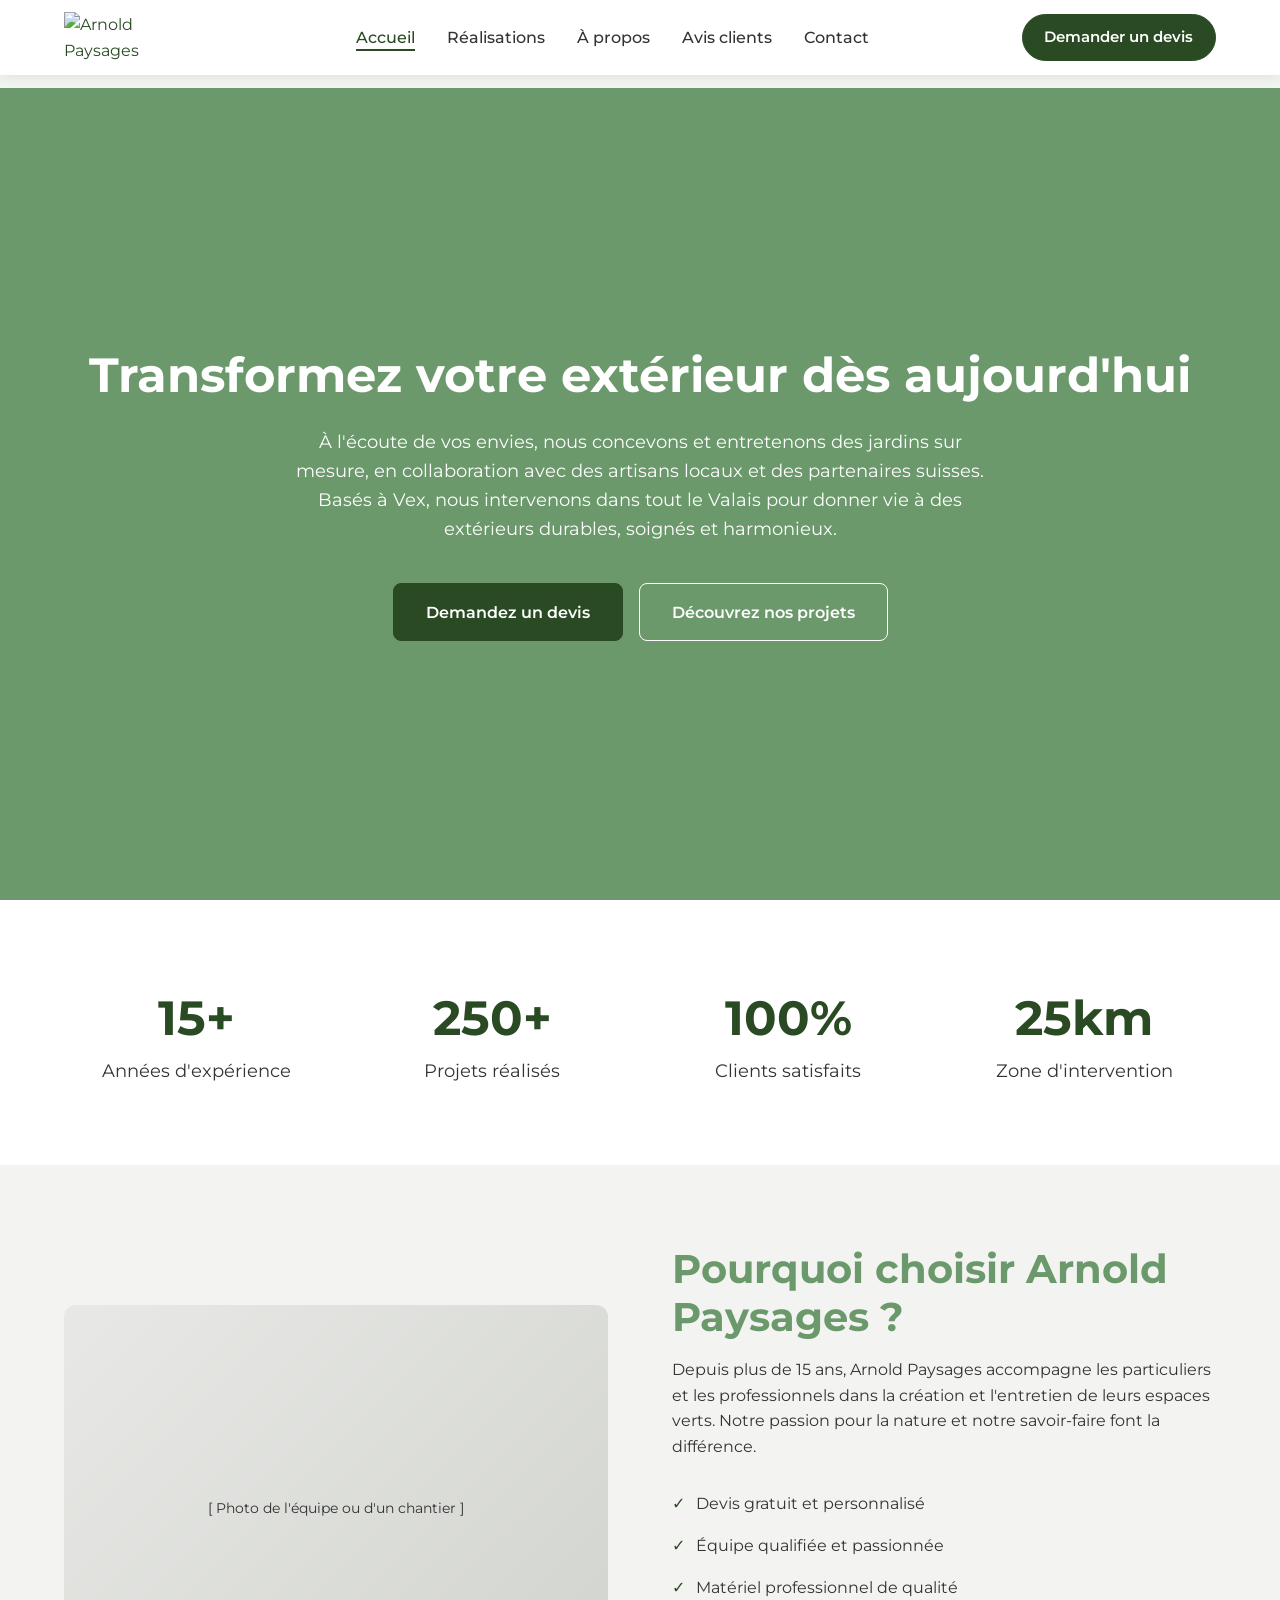
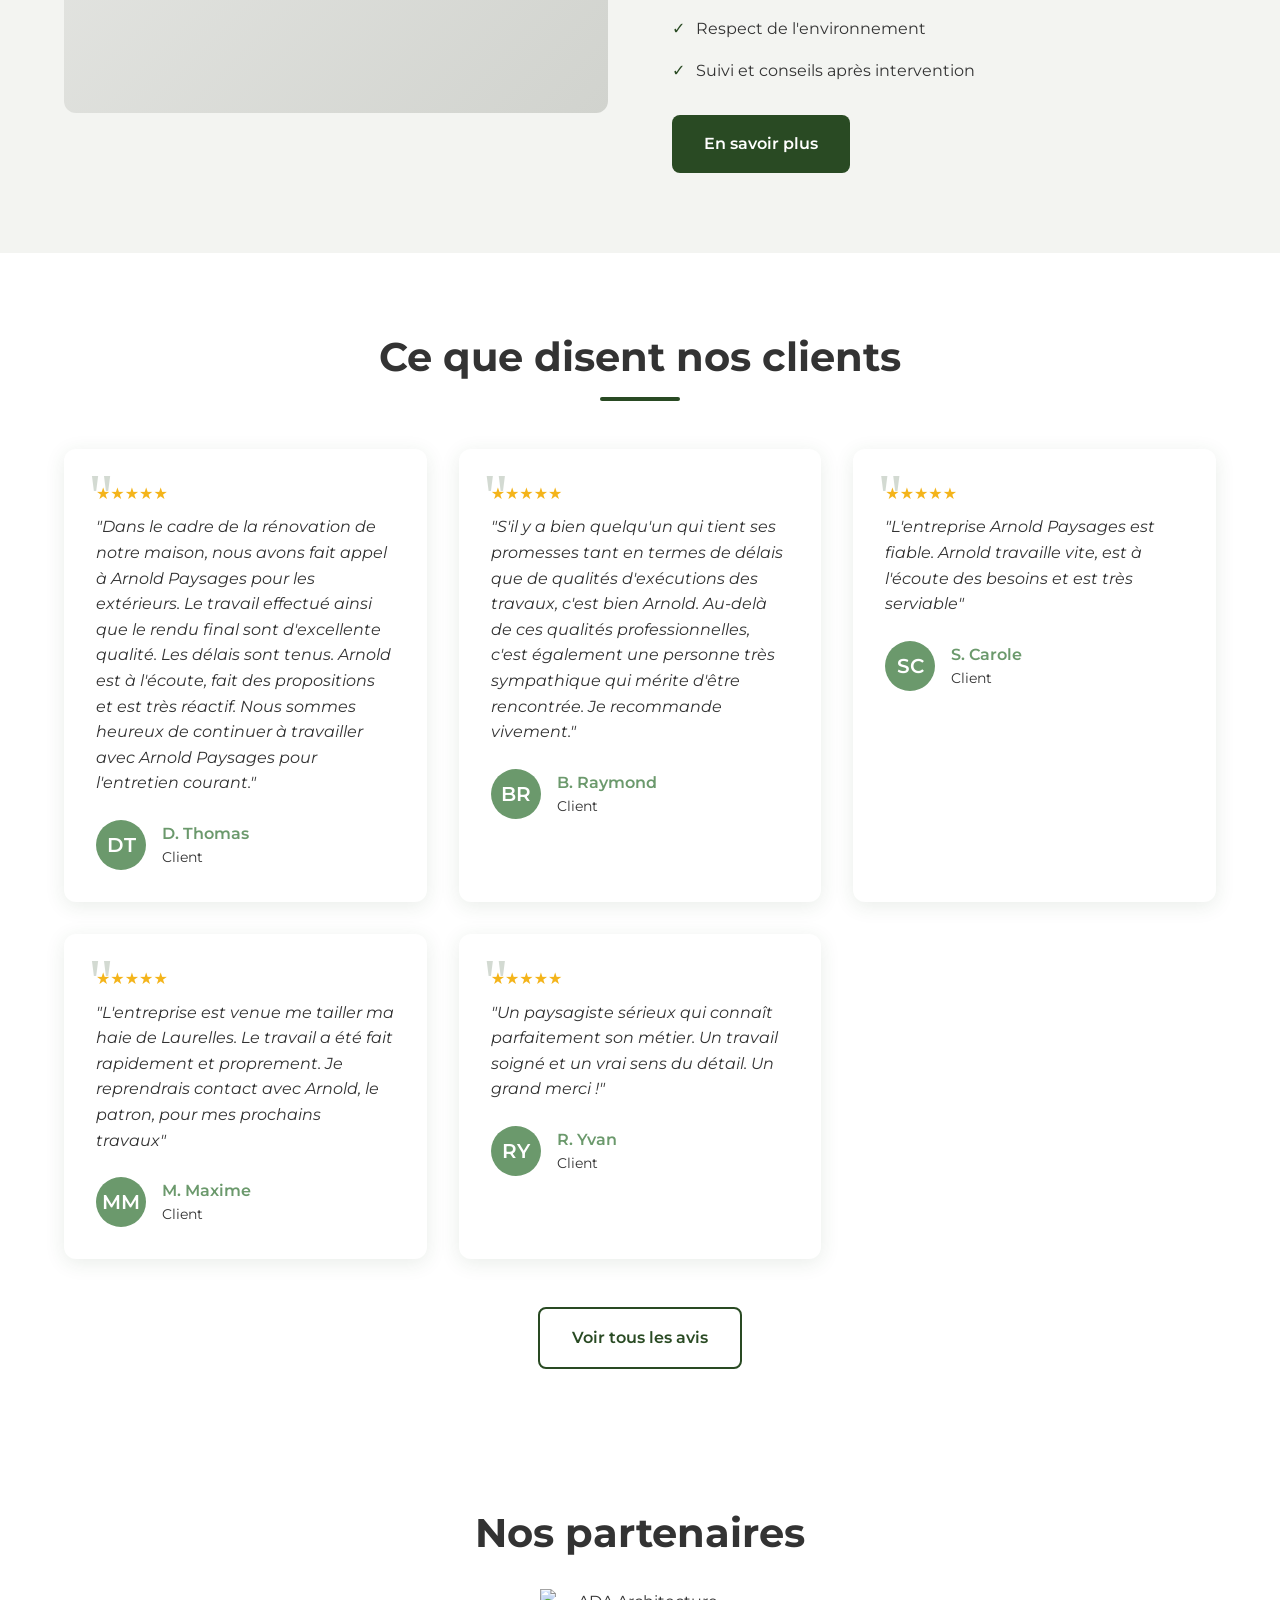
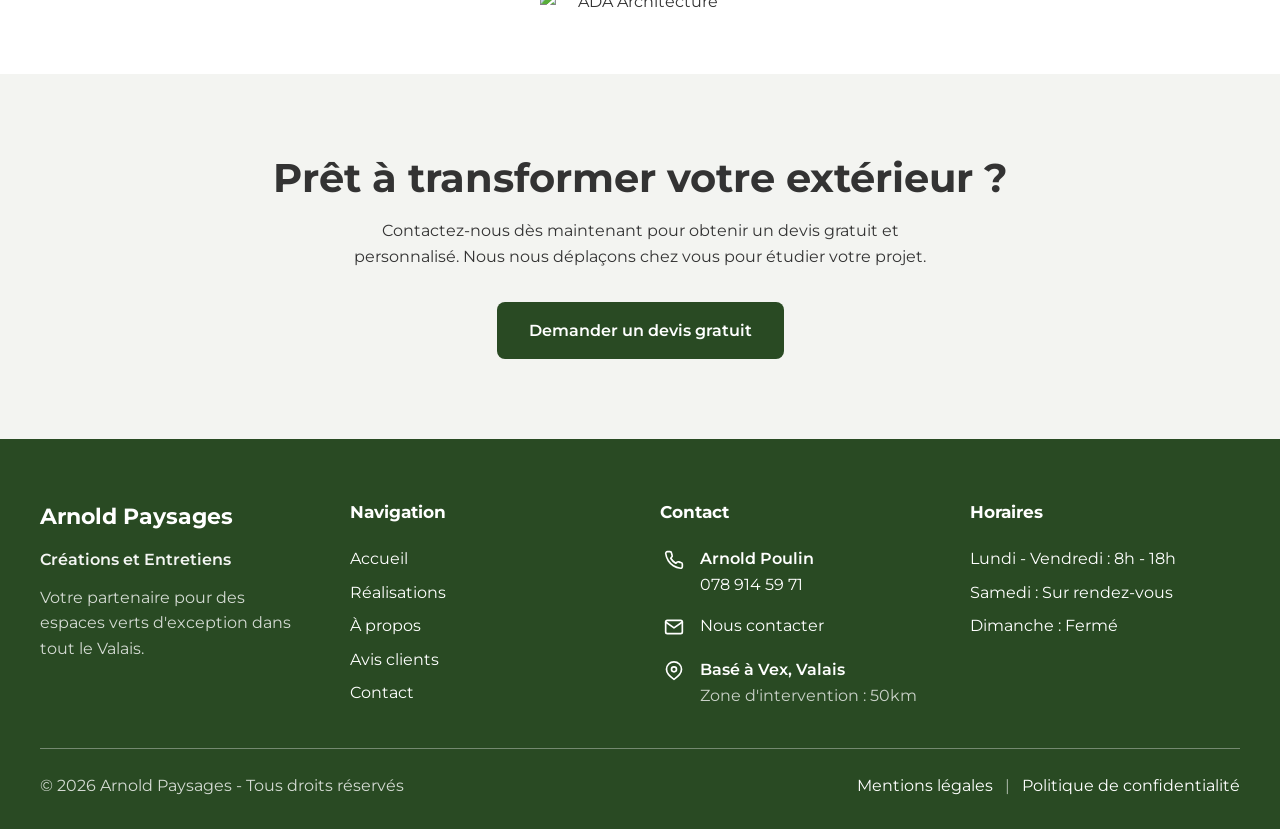
==== site/index.html @ f790655b "Merge pull request #12 from cathyduarte22-lgtm/agent-vivaldi-sur-le-site-web-308a Ajout de sections " ====
<!DOCTYPE html>
<html lang="fr">
<head>
    <meta charset="UTF-8">
    <meta name="viewport" content="width=device-width, initial-scale=1.0">
    <meta name="description" content="Arnold Paysages - Aménagement paysager, création de jardins et entretien d'espaces verts. Votre expert en paysagisme.">
    <title>Arnold Paysages - Aménagement paysager & Espaces verts</title>
    <link rel="stylesheet" href="css/style.css">
</head>
<body>
    <!-- Header / Navigation -->
    <header class="header">
        <div class="header__container">
            <a href="index.html" class="header__logo" aria-label="Arnold Paysages, retour à l'accueil">
                <img src="/images/logo_header.png" alt="Arnold Paysages">
            </a>
            <nav class="header__nav">
                <button class="nav__toggle" aria-label="Menu" onclick="toggleMenu()">
                    <span></span>
                    <span></span>
                    <span></span>
                </button>
                <ul class="nav__list" id="navList">
                    <li><a href="index.html" class="nav__link nav__link--active">Accueil</a></li>
                    <li><a href="realisations.html" class="nav__link">Réalisations</a></li>
                    <li><a href="a-propos.html" class="nav__link">À propos</a></li>
                    <li><a href="avis.html" class="nav__link">Avis clients</a></li>
                    <li><a href="contact.html" class="nav__link">Contact</a></li>
                </ul>
            </nav>
            <div class="header__actions">
                <a href="contact.html" class="btn btn--header btn--header-primary">Demander un devis</a>
            </div>
        </div>
    </header>

    <!-- Hero Section -->
    <section class="hero">
        <div class="hero__grid">
            <div class="hero__panel hero__panel--content">
                <h1 class="hero__title">Transformez votre extérieur dès aujourd'hui</h1>
                <p class="hero__subtitle">
                    À l'écoute de vos envies, nous concevons et entretenons des jardins sur mesure, en collaboration
                    avec des artisans locaux et des partenaires suisses. Basés à Vex, nous intervenons dans tout le
                    Valais pour donner vie à des extérieurs durables, soignés et harmonieux.
                </p>
                <div class="hero__buttons">
                    <a href="contact.html" class="btn btn--hero btn--hero-primary">Demandez un devis</a>
                    <a href="realisations.html" class="btn btn--hero btn--hero-outline">Découvrez nos projets</a>
                </div>
            </div>
        </div>
    </section>

    <!-- Section Statistiques -->
    <section class="section section--blanc">
        <div class="container">
            <div class="stats">
                <div class="stat">
                    <div class="stat__number">15+</div>
                    <div class="stat__label">Années d'expérience</div>
                </div>
                <div class="stat">
                    <div class="stat__number">250+</div>
                    <div class="stat__label">Projets réalisés</div>
                </div>
                <div class="stat">
                    <div class="stat__number">100%</div>
                    <div class="stat__label">Clients satisfaits</div>
                </div>
                <div class="stat">
                    <div class="stat__number">25km</div>
                    <div class="stat__label">Zone d'intervention</div>
                </div>
            </div>
        </div>
    </section>

    <!-- Section Pourquoi nous choisir -->
    <section class="section section--beige">
        <div class="container">
            <div class="about-grid">
                <div class="about__image">
                    <div class="gallery__placeholder" style="width: 100%; height: 100%; min-height: 300px;">
                        [ Photo de l'équipe ou d'un chantier ]
                    </div>
                </div>
                <div class="about__content">
                    <h2>Pourquoi choisir Arnold Paysages ?</h2>
                    <p>
                        Depuis plus de 15 ans, Arnold Paysages accompagne les particuliers et les professionnels
                        dans la création et l'entretien de leurs espaces verts. Notre passion pour la nature
                        et notre savoir-faire font la différence.
                    </p>
                    <ul class="about__list">
                        <li>Devis gratuit et personnalisé</li>
                        <li>Équipe qualifiée et passionnée</li>
                        <li>Matériel professionnel de qualité</li>
                        <li>Respect de l'environnement</li>
                        <li>Suivi et conseils après intervention</li>
                    </ul>
                    <a href="a-propos.html" class="btn btn--primary">En savoir plus</a>
                </div>
            </div>
        </div>
    </section>

    <!-- Section Témoignages -->
    <section class="section section--blanc">
        <div class="container">
            <h2 class="section-title">Ce que disent nos clients</h2>
            <div class="testimonials">
                <div class="testimonial">
                    <div class="testimonial__stars">★★★★★</div>
                    <p class="testimonial__text">
                        "Dans le cadre de la rénovation de notre maison, nous avons fait appel à Arnold Paysages pour les extérieurs. Le travail effectué ainsi que le rendu final sont d'excellente qualité. Les délais sont tenus. Arnold est à l'écoute, fait des propositions et est très réactif. Nous sommes heureux de continuer à travailler avec Arnold Paysages pour l'entretien courant."
                    </p>
                    <div class="testimonial__author">
                        <div class="testimonial__avatar">DT</div>
                        <div>
                            <div class="testimonial__name">D. Thomas</div>
                            <div class="testimonial__location">Client</div>
                        </div>
                    </div>
                </div>

                <div class="testimonial">
                    <div class="testimonial__stars">★★★★★</div>
                    <p class="testimonial__text">
                        "S'il y a bien quelqu'un qui tient ses promesses tant en termes de délais que de qualités d'exécutions des travaux, c'est bien Arnold. Au-delà de ces qualités professionnelles, c'est également une personne très sympathique qui mérite d'être rencontrée. Je recommande vivement."
                    </p>
                    <div class="testimonial__author">
                        <div class="testimonial__avatar">BR</div>
                        <div>
                            <div class="testimonial__name">B. Raymond</div>
                            <div class="testimonial__location">Client</div>
                        </div>
                    </div>
                </div>

                <div class="testimonial">
                    <div class="testimonial__stars">★★★★★</div>
                    <p class="testimonial__text">
                        "L'entreprise Arnold Paysages est fiable. Arnold travaille vite, est à l'écoute des besoins et est très serviable"
                    </p>
                    <div class="testimonial__author">
                        <div class="testimonial__avatar">SC</div>
                        <div>
                            <div class="testimonial__name">S. Carole</div>
                            <div class="testimonial__location">Client</div>
                        </div>
                    </div>
                </div>

                <div class="testimonial">
                    <div class="testimonial__stars">★★★★★</div>
                    <p class="testimonial__text">
                        "L'entreprise est venue me tailler ma haie de Laurelles. Le travail a été fait rapidement et proprement. Je reprendrais contact avec Arnold, le patron, pour mes prochains travaux"
                    </p>
                    <div class="testimonial__author">
                        <div class="testimonial__avatar">MM</div>
                        <div>
                            <div class="testimonial__name">M. Maxime</div>
                            <div class="testimonial__location">Client</div>
                        </div>
                    </div>
                </div>

                <div class="testimonial">
                    <div class="testimonial__stars">★★★★★</div>
                    <p class="testimonial__text">
                        "Un paysagiste sérieux qui connaît parfaitement son métier. Un travail soigné et un vrai sens du détail. Un grand merci !"
                    </p>
                    <div class="testimonial__author">
                        <div class="testimonial__avatar">RY</div>
                        <div>
                            <div class="testimonial__name">R. Yvan</div>
                            <div class="testimonial__location">Client</div>
                        </div>
                    </div>
                </div>
            </div>
            <div class="text-center" style="margin-top: 3rem;">
                <a href="avis.html" class="btn btn--secondary">Voir tous les avis</a>
            </div>
        </div>
    </section>

    <!-- Section Nos Partenaires -->
    <section class="partenaires">
        <div class="container">
            <h2 class="partenaires__title">Nos partenaires</h2>
            <a href="https://ada-architecture.ch" target="_blank" rel="noopener noreferrer" class="partenaires__logo">
                <img src="/images/logo_ada_architecture.jpeg" alt="ADA Architecture">
            </a>
        </div>
    </section>

    <!-- Section CTA -->
    <section class="cta">
        <div class="container">
            <h2>Prêt à transformer votre extérieur ?</h2>
            <p>
                Contactez-nous dès maintenant pour obtenir un devis gratuit et personnalisé.
                Nous nous déplaçons chez vous pour étudier votre projet.
            </p>
            <a href="contact.html" class="btn btn--marron">Demander un devis gratuit</a>
        </div>
    </section>

    <!-- Footer -->
    <footer class="footer">
        <div class="footer__container">
            <div class="footer__grid">
                <div class="footer__column">
                    <div class="footer__brand">Arnold Paysages</div>
                    <div class="footer__slogan">Créations et Entretiens</div>
                    <p class="footer__description">Votre partenaire pour des espaces verts d'exception dans tout le Valais.</p>
                </div>
                <div class="footer__column">
                    <div class="footer__title">Navigation</div>
                    <ul class="footer__links">
                        <li><a href="index.html">Accueil</a></li>
                        <li><a href="realisations.html">Réalisations</a></li>
                        <li><a href="a-propos.html">À propos</a></li>
                        <li><a href="avis.html">Avis clients</a></li>
                        <li><a href="contact.html">Contact</a></li>
                    </ul>
                </div>
                <div class="footer__column">
                    <div class="footer__title">Contact</div>
                    <div class="footer__contact">
                        <div class="footer__contact-item">
                            <span class="footer__icon" aria-hidden="true">
                                <svg viewBox="0 0 24 24" fill="none" stroke="currentColor" stroke-width="2" stroke-linecap="round" stroke-linejoin="round">
                                    <path d="M22 16.92v3a2 2 0 0 1-2.18 2 19.8 19.8 0 0 1-8.63-3.07 19.5 19.5 0 0 1-6-6A19.8 19.8 0 0 1 2.08 4.18 2 2 0 0 1 4.05 2h3a2 2 0 0 1 2 1.72c.12.9.35 1.77.68 2.6a2 2 0 0 1-.45 2.11L8.09 9.91a16 16 0 0 0 6 6l1.48-1.19a2 2 0 0 1 2.11-.45c.83.33 1.7.56 2.6.68a2 2 0 0 1 1.72 1.97z"></path>
                                </svg>
                            </span>
                            <div>
                                <div class="footer__contact-name">Arnold Poulin</div>
                                <a class="footer__contact-link" href="tel:0789145971">078 914 59 71</a>
                            </div>
                        </div>
                        <div class="footer__contact-item">
                            <span class="footer__icon" aria-hidden="true">
                                <svg viewBox="0 0 24 24" fill="none" stroke="currentColor" stroke-width="2" stroke-linecap="round" stroke-linejoin="round">
                                    <path d="M4 4h16a2 2 0 0 1 2 2v12a2 2 0 0 1-2 2H4a2 2 0 0 1-2-2V6a2 2 0 0 1 2-2z"></path>
                                    <polyline points="22,6 12,13 2,6"></polyline>
                                </svg>
                            </span>
                            <div>
                                <a class="footer__contact-link" href="contact.html">Nous contacter</a>
                            </div>
                        </div>
                        <div class="footer__contact-item">
                            <span class="footer__icon" aria-hidden="true">
                                <svg viewBox="0 0 24 24" fill="none" stroke="currentColor" stroke-width="2" stroke-linecap="round" stroke-linejoin="round">
                                    <path d="M21 10c0 6-9 12-9 12s-9-6-9-12a9 9 0 0 1 18 0z"></path>
                                    <circle cx="12" cy="10" r="3"></circle>
                                </svg>
                            </span>
                            <div>
                                <div class="footer__contact-name">Basé à Vex, Valais</div>
                                <div class="footer__contact-muted">Zone d'intervention : 50km</div>
                            </div>
                        </div>
                    </div>
                </div>
                <div class="footer__column">
                    <div class="footer__title">Horaires</div>
                    <ul class="footer__hours">
                        <li>Lundi - Vendredi : 8h - 18h</li>
                        <li>Samedi : Sur rendez-vous</li>
                        <li>Dimanche : Fermé</li>
                    </ul>
                </div>
            </div>
            <div class="footer__separator"></div>
            <div class="footer__bottom">
                <div class="footer__copyright">© 2026 Arnold Paysages - Tous droits réservés</div>
                <div class="footer__legal">
                    <a href="mentions-legales.html">Mentions légales</a>
                    <span class="footer__legal-sep">|</span>
                    <a href="politique-confidentialite.html">Politique de confidentialité</a>
                </div>
            </div>
        </div>
    </footer>

    <!-- Script pour le menu mobile -->
    <script>
        function toggleMenu() {
            const navList = document.getElementById('navList');
            navList.classList.toggle('active');
        }
    </script>
</body>
</html>
---- site/css/style.css ----
@import url('https://fonts.googleapis.com/css2?family=Montserrat:wght@400;600;700&display=swap');

/* ================================================
   Arnold Paysages - Feuille de style principale
   ================================================ */

/* -------------------- Reset & Base -------------------- */
*, *::before, *::after {
    box-sizing: border-box;
    margin: 0;
    padding: 0;
}

:root {
    /* Palette de couleurs */
    --vert-principal: #6b996c;
    --beige-clair: #f3f4f1;
    --marron-accent: #55381d;
    --vert-secondaire: #294a23;

    /* Couleurs utilitaires */
    --blanc: #ffffff;
    --gris-clair: #e8e9e6;
    --gris-texte: #333333;
    --ombre: rgba(41, 74, 35, 0.1);

    /* Espacements */
    --section-padding: 5rem 2rem;
    --container-max: 1200px;
    --header-height: 88px;
}

html {
    scroll-behavior: smooth;
}

body {
    font-family: 'Montserrat', 'Open Sans', system-ui, -apple-system, 'Segoe UI', Arial, sans-serif;
    background-color: var(--beige-clair);
    color: var(--gris-texte);
    line-height: 1.6;
    font-size: 16px;
    padding-top: var(--header-height);
}

img {
    max-width: 100%;
    height: auto;
    display: block;
}

a {
    color: inherit;
    text-decoration: none;
}

ul {
    list-style: none;
}

/* -------------------- Utilitaires -------------------- */
.container {
    max-width: var(--container-max);
    margin: 0 auto;
    padding: 0 1.5rem;
}

.section {
    padding: var(--section-padding);
}

.section--beige {
    background-color: var(--beige-clair);
}

.section--vert {
    background-color: var(--vert-principal);
    color: var(--blanc);
}

.section--blanc {
    background-color: var(--blanc);
}

.section--gris {
    background-color: #F5F5F5;
}

.text-center {
    text-align: center;
}

/* -------------------- Typographie -------------------- */
h1, h2, h3, h4 {
    font-weight: 700;
    line-height: 1.2;
    margin-bottom: 1rem;
}

h1 {
    font-size: clamp(2rem, 5vw, 3rem);
}

h2 {
    font-size: clamp(1.75rem, 4vw, 2.5rem);
}

h3 {
    font-size: clamp(1.25rem, 3vw, 1.5rem);
}

p {
    margin-bottom: 1rem;
}

.section-title {
    text-align: center;
    margin-bottom: 3rem;
}

.section-title::after {
    content: '';
    display: block;
    width: 80px;
    height: 4px;
    background-color: var(--vert-secondaire);
    margin: 1rem auto 0;
    border-radius: 2px;
}

.section--vert .section-title::after {
    background-color: var(--beige-clair);
}

/* -------------------- Boutons -------------------- */
.btn {
    display: inline-block;
    padding: 1rem 2rem;
    border-radius: 8px;
    font-weight: 600;
    font-size: 1rem;
    cursor: pointer;
    transition: all 0.3s ease;
    border: none;
    text-align: center;
}

.btn--primary {
    background-color: var(--vert-secondaire);
    color: var(--blanc);
}

.btn--primary:hover {
    background-color: var(--vert-principal);
    transform: translateY(-2px);
    box-shadow: 0 4px 12px var(--ombre);
}

.btn--secondary {
    background-color: var(--blanc);
    color: var(--vert-secondaire);
    border: 2px solid var(--vert-secondaire);
}

.btn--secondary:hover {
    background-color: var(--vert-principal);
    color: var(--blanc);
}

.btn--marron {
    background-color: var(--marron-accent);
    color: var(--blanc);
}

.btn--marron:hover {
    background-color: #6d4a27;
    transform: translateY(-2px);
}

/* -------------------- Header & Navigation -------------------- */
.header {
    background-color: var(--blanc);
    box-shadow: 0 2px 10px var(--ombre);
    position: fixed;
    top: 0;
    z-index: 1000;
    width: 100%;
}

.header__container {
    display: grid;
    grid-template-columns: auto 1fr auto;
    align-items: center;
    padding: 0.75rem 1.5rem;
    max-width: var(--container-max);
    margin: 0 auto;
    gap: 2rem;
}

.header__logo {
    display: flex;
    align-items: center;
    color: var(--vert-secondaire);
}

.header__logo img {
    width: 140px;
    height: auto;
    display: block;
}

.header__nav {
    justify-self: center;
}

.nav__list {
    display: flex;
    gap: 2rem;
}

.nav__link {
    font-weight: 500;
    transition: color 0.3s ease;
    position: relative;
}

.nav__link::after {
    content: '';
    position: absolute;
    bottom: -4px;
    left: 0;
    width: 0;
    height: 2px;
    background-color: var(--vert-secondaire);
    transition: width 0.3s ease;
}

.nav__link:hover,
.nav__link--active {
    color: var(--vert-secondaire);
}

.nav__link:hover::after,
.nav__link--active::after {
    width: 100%;
}

/* Menu burger mobile */
.nav__toggle {
    display: none;
    flex-direction: column;
    gap: 5px;
    cursor: pointer;
    padding: 0.5rem;
    background: none;
    border: none;
}

.nav__toggle span {
    width: 25px;
    height: 3px;
    background-color: var(--vert-secondaire);
    border-radius: 2px;
    transition: all 0.3s ease;
}

.header__actions {
    display: flex;
    gap: 1rem;
    align-items: center;
}

.btn--header {
    padding: 0.65rem 1.35rem;
    border-radius: 999px;
    font-size: 0.95rem;
    font-weight: 600;
}

.btn--header-primary {
    background-color: var(--vert-secondaire);
    color: var(--blanc);
    border: 1px solid var(--vert-secondaire);
}

.btn--header-outline {
    background-color: transparent;
    color: var(--vert-secondaire);
    border: 1px solid var(--blanc);
}

/* -------------------- Hero Section -------------------- */
.hero {
    background-color: var(--vert-principal);
    color: var(--blanc);
    padding: 4.5rem 2rem;
    position: relative;
    overflow: hidden;
    min-height: calc(100vh - var(--header-height));
    display: flex;
    align-items: center;
    background-image: url('/images/header.jpg');
    background-size: cover;
    background-position: center;
}

.hero::before {
    content: '';
    position: absolute;
    top: 0;
    left: 0;
    right: 0;
    bottom: 0;
    background-color: rgba(107, 153, 108, 0.87);
}

.hero__grid {
    position: relative;
    z-index: 1;
    max-width: var(--container-max);
    margin: 0 auto;
    width: 100%;
    display: flex;
    flex-direction: column;
    align-items: center;
    text-align: center;
    gap: 2rem;
}

.hero__title {
    font-size: 48px;
    margin-bottom: 1.5rem;
    font-weight: 700;
    color: var(--blanc);
    opacity: 1;
}

.hero__subtitle {
    font-size: 18px;
    color: var(--blanc);
    opacity: 1;
    margin-bottom: 2.5rem;
    max-width: 720px;
}

.hero__buttons {
    display: flex;
    gap: 1rem;
    flex-wrap: wrap;
    justify-content: center;
}

.hero__panel {
    color: var(--blanc);
}

.hero__panel--content {
    display: flex;
    flex-direction: column;
    justify-content: center;
    align-items: center;
}

.hero__icon {
    width: 90px;
    height: 90px;
    border-radius: 24px;
    border: 2px solid rgba(255, 255, 255, 0.35);
    display: flex;
    align-items: center;
    justify-content: center;
    margin-bottom: 1.75rem;
    background-color: rgba(255, 255, 255, 0.08);
}

.hero__icon svg {
    width: 46px;
    height: 46px;
    fill: rgba(255, 255, 255, 0.7);
}

.hero__panel--intro {
    background-color: rgba(255, 255, 255, 0.12);
    border: 1px solid rgba(255, 255, 255, 0.6);
    padding: 2.5rem;
    border-radius: 16px;
    font-size: 1rem;
    line-height: 1.7;
}

.btn--hero {
    padding: 0.95rem 2rem;
    border-radius: 8px;
    font-weight: 600;
    font-size: 1rem;
}

.btn--hero-primary {
    background-color: var(--vert-secondaire);
    color: var(--blanc);
    border: 1px solid var(--vert-secondaire);
}

.btn--hero-outline {
    background-color: transparent;
    color: var(--blanc);
    border: 1px solid var(--blanc);
}

/* -------------------- Services / Cards -------------------- */
.services {
    display: grid;
    grid-template-columns: repeat(auto-fit, minmax(280px, 1fr));
    gap: 2rem;
    margin-top: 2rem;
}

.card {
    background-color: var(--blanc);
    border-radius: 12px;
    overflow: hidden;
    box-shadow: 0 4px 20px var(--ombre);
    transition: transform 0.3s ease, box-shadow 0.3s ease;
}

.card:hover {
    transform: translateY(-8px);
    box-shadow: 0 8px 30px rgba(41, 74, 35, 0.15);
}

.card__image {
    width: 100%;
    height: 200px;
    background-color: var(--gris-clair);
    display: flex;
    align-items: center;
    justify-content: center;
    color: var(--gris-texte);
    font-size: 0.9rem;
}

.card__image img {
    width: 100%;
    height: 100%;
    object-fit: cover;
}

.card__content {
    padding: 1.5rem;
}

.card__title {
    color: var(--vert-principal);
    margin-bottom: 0.5rem;
}

.card__text {
    color: var(--gris-texte);
    font-size: 0.95rem;
}

/* -------------------- Galerie -------------------- */
.gallery {
    display: grid;
    grid-template-columns: repeat(auto-fit, minmax(300px, 1fr));
    gap: 1.5rem;
}

.gallery__item {
    position: relative;
    border-radius: 12px;
    overflow: hidden;
    aspect-ratio: 4/3;
    background-color: var(--gris-clair);
}

.gallery__item img {
    width: 100%;
    height: 100%;
    object-fit: cover;
    transition: transform 0.4s ease;
}

.gallery__item:hover img {
    transform: scale(1.05);
}

.gallery__overlay {
    position: absolute;
    bottom: 0;
    left: 0;
    right: 0;
    background: linear-gradient(transparent, rgba(41, 74, 35, 0.9));
    padding: 1.5rem;
    color: var(--blanc);
    transform: translateY(100%);
    transition: transform 0.3s ease;
}

.gallery__item:hover .gallery__overlay {
    transform: translateY(0);
}

/* Image placeholder pour galerie */
.gallery__placeholder {
    width: 100%;
    height: 100%;
    display: flex;
    align-items: center;
    justify-content: center;
    background: linear-gradient(135deg, var(--gris-clair) 0%, #d1d3ce 100%);
    color: var(--gris-texte);
    font-size: 0.9rem;
}

/* -------------------- Témoignages -------------------- */
.testimonials {
    display: grid;
    grid-template-columns: repeat(auto-fit, minmax(320px, 1fr));
    gap: 2rem;
}

.testimonial {
    background-color: var(--blanc);
    padding: 2rem;
    border-radius: 12px;
    box-shadow: 0 4px 20px var(--ombre);
    position: relative;
}

.testimonial::before {
    content: '"';
    position: absolute;
    top: 1rem;
    left: 1.5rem;
    font-size: 4rem;
    color: var(--vert-secondaire);
    opacity: 0.2;
    font-family: Georgia, serif;
    line-height: 1;
}

.testimonial__text {
    font-style: italic;
    color: var(--gris-texte);
    margin-bottom: 1.5rem;
    position: relative;
    z-index: 1;
}

.testimonial__author {
    display: flex;
    align-items: center;
    gap: 1rem;
}

.testimonial__avatar {
    width: 50px;
    height: 50px;
    border-radius: 50%;
    background-color: var(--vert-principal);
    display: flex;
    align-items: center;
    justify-content: center;
    color: var(--blanc);
    font-weight: 600;
    font-size: 1.25rem;
}

.testimonial__name {
    font-weight: 600;
    color: var(--vert-principal);
}

.testimonial__location {
    font-size: 0.85rem;
    color: var(--gris-texte);
}

.testimonial__stars {
    color: #f4b41a;
    margin-bottom: 0.5rem;
}

/* -------------------- À propos -------------------- */
.about-grid {
    display: grid;
    grid-template-columns: 1fr 1fr;
    gap: 4rem;
    align-items: center;
}

.about__image {
    border-radius: 12px;
    overflow: hidden;
    aspect-ratio: 4/3;
    background-color: var(--gris-clair);
}

.about__image img {
    width: 100%;
    height: 100%;
    object-fit: cover;
}

.about__content h2 {
    color: var(--vert-principal);
}

.about__list {
    margin: 1.5rem 0;
}

.about__list li {
    padding: 0.5rem 0;
    padding-left: 1.5rem;
    position: relative;
}

.about__list li::before {
    content: '✓';
    position: absolute;
    left: 0;
    color: var(--vert-secondaire);
    font-weight: bold;
}

/* -------------------- Formulaire de contact -------------------- */
.contact-grid {
    display: grid;
    grid-template-columns: 1fr 1fr;
    gap: 4rem;
}

.contact-form {
    background-color: var(--blanc);
    padding: 2.5rem;
    border-radius: 12px;
    box-shadow: 0 4px 20px var(--ombre);
}

.form-group {
    margin-bottom: 1.5rem;
}

.form-group label {
    display: block;
    margin-bottom: 0.5rem;
    font-weight: 500;
    color: var(--vert-principal);
}

.form-group input,
.form-group textarea,
.form-group select {
    width: 100%;
    padding: 0.875rem 1rem;
    border: 2px solid var(--gris-clair);
    border-radius: 8px;
    font-family: inherit;
    font-size: 1rem;
    transition: border-color 0.3s ease;
    background-color: var(--blanc);
}

.form-group input:focus,
.form-group textarea:focus,
.form-group select:focus {
    outline: none;
    border-color: var(--vert-secondaire);
}

.form-group textarea {
    min-height: 150px;
    resize: vertical;
}

.contact-info {
    padding: 2rem;
}

.contact-info__item {
    display: flex;
    align-items: flex-start;
    gap: 1rem;
    margin-bottom: 2rem;
}

.contact-info__icon {
    width: 50px;
    height: 50px;
    background-color: var(--vert-secondaire);
    border-radius: 50%;
    display: flex;
    align-items: center;
    justify-content: center;
    flex-shrink: 0;
}

.contact-info__icon svg {
    width: 24px;
    height: 24px;
    fill: var(--blanc);
}

.contact-info__title {
    font-weight: 600;
    color: var(--vert-principal);
    margin-bottom: 0.25rem;
}

.contact-info__text {
    color: var(--gris-texte);
}

/* -------------------- Footer -------------------- */
.footer {
    background-color: #294A23;
    color: var(--blanc);
    padding: 60px 2rem 30px;
}

.footer__container {
    max-width: var(--container-max);
    margin: 0 auto;
}

.footer__grid {
    display: grid;
    grid-template-columns: repeat(4, minmax(0, 1fr));
    gap: 2.5rem;
}

.footer__column {
    display: flex;
    flex-direction: column;
    gap: 0.75rem;
}

.footer__brand {
    font-size: 1.4rem;
    font-weight: 700;
}

.footer__slogan {
    font-weight: 600;
    opacity: 0.95;
}

.footer__description {
    opacity: 0.8;
    margin: 0;
}

.footer__title {
    font-size: 1.05rem;
    font-weight: 700;
    margin-bottom: 0.5rem;
}

.footer__links,
.footer__hours {
    display: flex;
    flex-direction: column;
    gap: 0.5rem;
}

.footer__links a,
.footer__legal a,
.footer__contact-link {
    color: var(--blanc);
    text-decoration: none;
}

.footer__links a:hover,
.footer__legal a:hover,
.footer__contact-link:hover {
    opacity: 0.8;
}

.footer__contact {
    display: flex;
    flex-direction: column;
    gap: 1rem;
}

.footer__contact-item {
    display: flex;
    align-items: flex-start;
    gap: 0.75rem;
}

.footer__icon {
    display: inline-flex;
    align-items: center;
    justify-content: center;
    width: 28px;
    height: 28px;
    flex-shrink: 0;
}

.footer__icon svg {
    width: 20px;
    height: 20px;
}

.footer__contact-name {
    font-weight: 600;
}

.footer__contact-muted {
    opacity: 0.75;
}

.footer__separator {
    width: 100%;
    height: 1px;
    background-color: rgba(255, 255, 255, 0.35);
    margin: 2.5rem 0 1.5rem;
}

.footer__bottom {
    display: flex;
    align-items: center;
    justify-content: space-between;
    gap: 1.5rem;
    flex-wrap: wrap;
}

.footer__copyright {
    opacity: 0.8;
}

.footer__legal {
    display: flex;
    align-items: center;
    gap: 0.75rem;
    margin-left: auto;
}

.footer__legal-sep {
    opacity: 0.6;
}

@media (max-width: 960px) {
    .footer__grid {
        grid-template-columns: repeat(2, minmax(0, 1fr));
    }
}

@media (max-width: 640px) {
    .footer {
        padding: 48px 1.5rem 24px;
    }

    .footer__grid {
        grid-template-columns: 1fr;
    }

    .footer__bottom {
        flex-direction: column;
        align-items: center;
        text-align: center;
    }

    .footer__legal {
        margin-left: 0;
        flex-wrap: wrap;
        justify-content: center;
    }
}

/* -------------------- CTA Section -------------------- */
.cta {
    background: #f3f4f1;
    padding: 5rem 2rem;
    text-align: center;
}

.cta h2 {
    color: #333333;
    margin-bottom: 1rem;
}

.cta p {
    color: #333333;
    max-width: 600px;
    margin: 0 auto 2rem;
}

.cta .btn--marron {
    background-color: #294a23;
    color: #ffffff;
}

.cta .btn--marron:hover {
    background-color: #1f361a;
}

/* -------------------- Stats -------------------- */
.stats {
    display: grid;
    grid-template-columns: repeat(auto-fit, minmax(200px, 1fr));
    gap: 2rem;
    text-align: center;
}

.stat__number {
    font-size: 3rem;
    font-weight: 700;
    color: var(--vert-secondaire);
}

.section--vert .stat__number {
    color: var(--beige-clair);
}

.stat__label {
    font-size: 1.1rem;
    color: var(--gris-texte);
}

.section--vert .stat__label {
    color: rgba(255, 255, 255, 0.8);
}

/* -------------------- Page Headers -------------------- */
.page-header {
    background: linear-gradient(135deg, var(--vert-principal) 0%, var(--vert-secondaire) 100%);
    color: var(--blanc);
    padding: 4rem 2rem;
    text-align: center;
}

.page-header h1 {
    margin-bottom: 0.5rem;
}

.page-header p {
    opacity: 0.9;
    max-width: 600px;
    margin: 0 auto;
}

/* -------------------- Responsive Design -------------------- */
@media (max-width: 992px) {
    .about-grid,
    .contact-grid {
        grid-template-columns: 1fr;
        gap: 2rem;
    }

    .about__image {
        order: -1;
    }
}

@media (max-width: 768px) {
    :root {
        --section-padding: 3rem 1.5rem;
    }

    .nav__toggle {
        display: flex;
    }

    .nav__list {
        position: fixed;
        top: var(--header-height);
        left: 0;
        right: 0;
        background-color: var(--blanc);
        flex-direction: column;
        padding: 2rem;
        gap: 1rem;
        box-shadow: 0 4px 20px var(--ombre);
        transform: translateY(-150%);
        transition: transform 0.3s ease;
    }

    .nav__list.active {
        transform: translateY(0);
    }

    .nav__link {
        display: block;
        padding: 0.75rem 0;
        border-bottom: 1px solid var(--gris-clair);
    }

    .hero {
        padding: 3.5rem 1.5rem;
    }

    .hero__grid {
        gap: 2rem;
    }

    .hero__panel--intro {
        order: 1;
        padding: 1.5rem;
        font-size: 0.95rem;
    }

    .hero__panel--content {
        order: 2;
    }

    .hero__icon {
        width: 70px;
        height: 70px;
        margin-bottom: 1.25rem;
    }

    .hero__title {
        font-size: 32px;
        margin-bottom: 1rem;
    }

    .hero__subtitle {
        font-size: 16px;
        margin-bottom: 1.75rem;
    }

    .hero__buttons {
        flex-direction: column;
        align-items: center;
    }

    .hero__buttons .btn {
        width: 100%;
        max-width: 300px;
    }

    .header__actions {
        display: none;
    }

    .gallery {
        grid-template-columns: 1fr;
    }

    .contact-form {
        padding: 1.5rem;
    }

    .stats {
        grid-template-columns: repeat(2, 1fr);
    }
}

@media (max-width: 480px) {
    :root {
        --header-height: 74px;
    }

    .services,
    .testimonials {
        grid-template-columns: 1fr;
    }

    .stat__number {
        font-size: 2.5rem;
    }
}

/* -------------------- Nos Partenaires -------------------- */
.partenaires {
    background-color: var(--blanc);
    padding: 60px 2rem;
    text-align: center;
}

.partenaires__title {
    color: #333333;
    font-size: clamp(1.75rem, 4vw, 2.5rem);
    margin-bottom: 2rem;
}

.partenaires__logo {
    display: inline-block;
}

.partenaires__logo img {
    width: 200px;
    height: auto;
    transition: opacity 0.3s ease;
}

.partenaires__logo:hover img {
    opacity: 0.8;
}

/* -------------------- Quatre Saisons (Vivaldi) -------------------- */
.saisons {
    padding: 60px 2rem;
    background-color: var(--beige-clair);
}

.saisons__title {
    text-align: center;
    color: #333333;
    font-size: clamp(1.75rem, 4vw, 2.5rem);
    margin-bottom: 1.5rem;
}

.saisons__intro {
    text-align: center;
    color: #333333;
    max-width: 800px;
    margin: 0 auto 3rem;
    font-size: 1.05rem;
    line-height: 1.8;
}

.saisons__grid {
    display: grid;
    grid-template-columns: 1fr 1fr;
    gap: 2rem;
    max-width: var(--container-max);
    margin: 0 auto;
}

.saison-card {
    position: relative;
    min-height: 400px;
    border-radius: 12px;
    overflow: hidden;
    display: flex;
    align-items: flex-end;
    padding: 30px;
}

.saison-card__bg {
    position: absolute;
    top: 0;
    left: 0;
    right: 0;
    bottom: 0;
    background-size: cover;
    background-position: center;
}

.saison-card--printemps .saison-card__bg {
    background: linear-gradient(135deg, #a8e063 0%, #56ab2f 40%, #f7c948 100%);
}

.saison-card--ete .saison-card__bg {
    background: linear-gradient(135deg, #f7971e 0%, #ffd200 40%, #56ab2f 100%);
}

.saison-card--automne .saison-card__bg {
    background: linear-gradient(135deg, #c0392b 0%, #e67e22 40%, #f1c40f 100%);
}

.saison-card--hiver .saison-card__bg {
    background: linear-gradient(135deg, #667db6 0%, #0082c8 40%, #d4e4ef 100%);
}

.saison-card__overlay {
    position: absolute;
    top: 0;
    left: 0;
    right: 0;
    bottom: 0;
    background: rgba(0, 0, 0, 0.45);
}

.saison-card__content {
    position: relative;
    z-index: 1;
    color: #ffffff;
}

.saison-card__title {
    font-size: 1.5rem;
    font-weight: 700;
    color: #ffffff;
    margin-bottom: 1rem;
}

.saison-card__text {
    font-size: 1rem;
    line-height: 1.7;
    color: #ffffff;
    opacity: 0.95;
}

@media (max-width: 768px) {
    .saisons__grid {
        grid-template-columns: 1fr;
    }
}
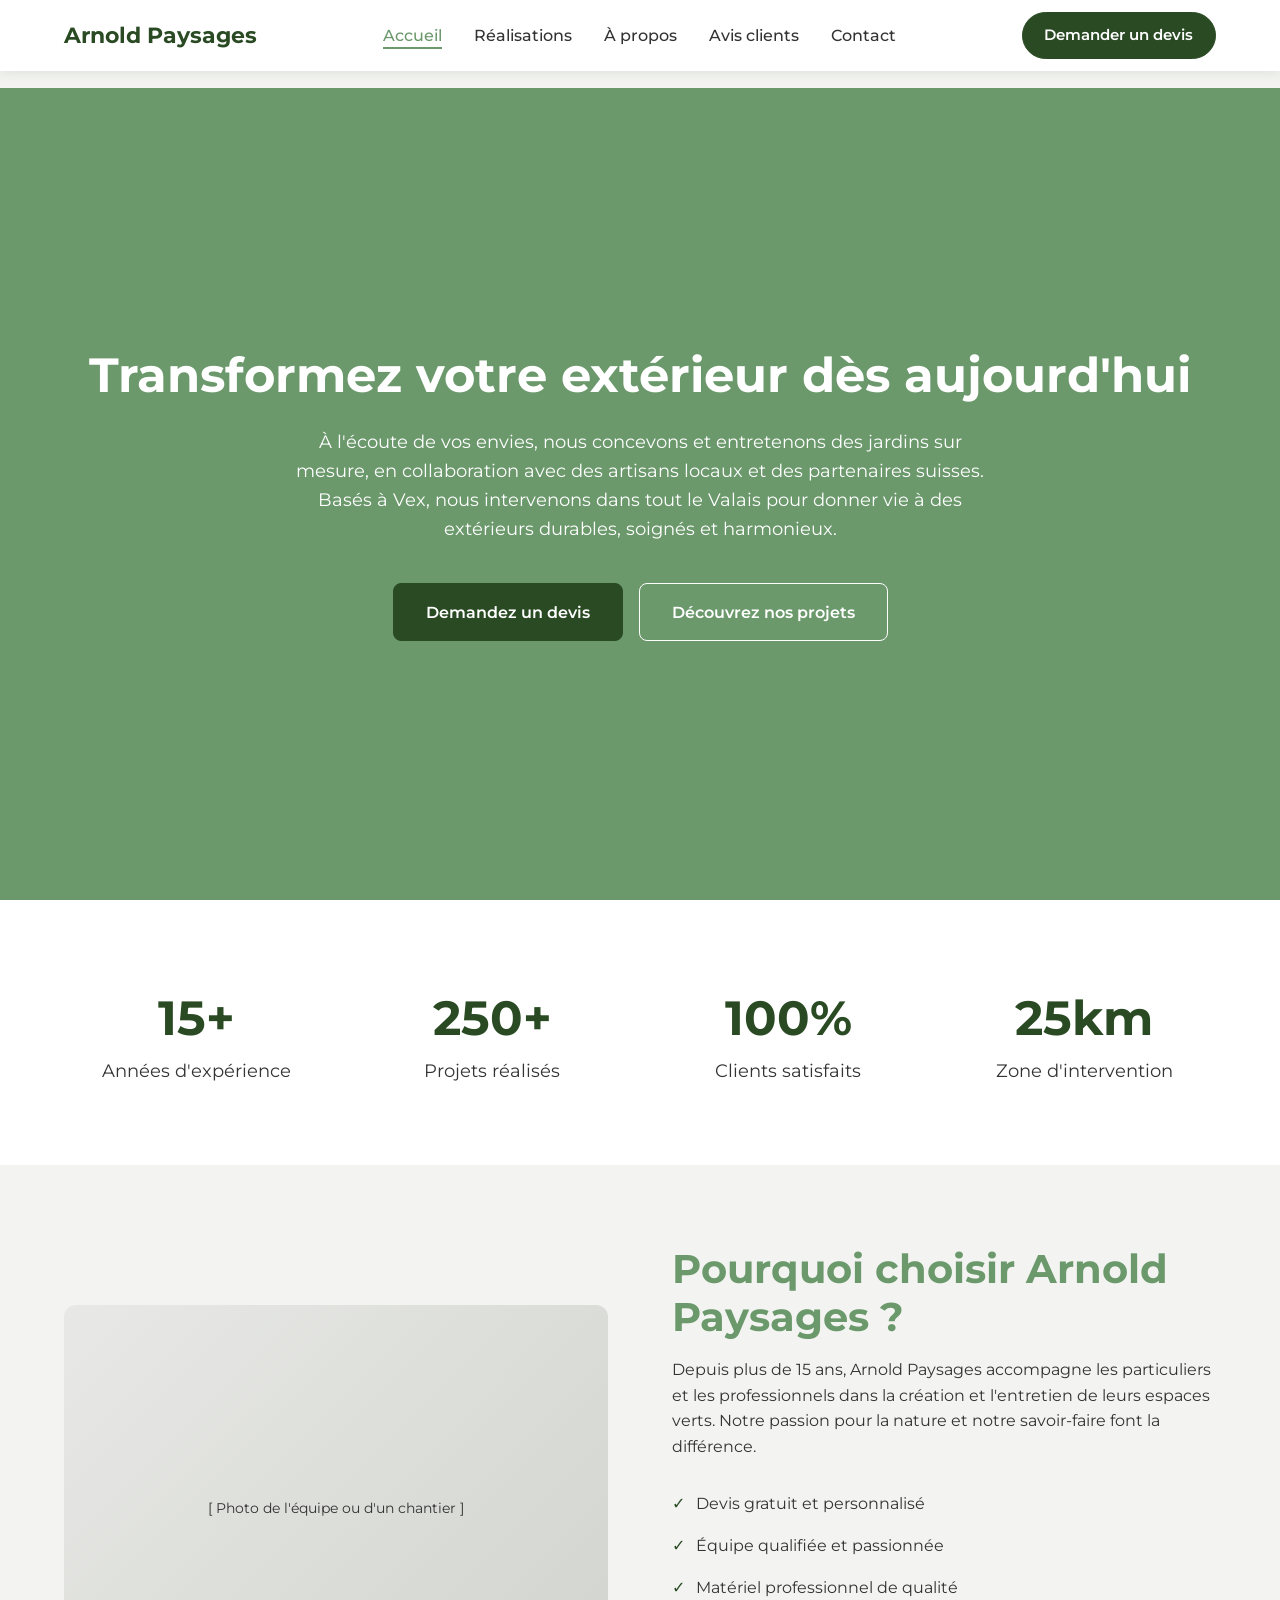
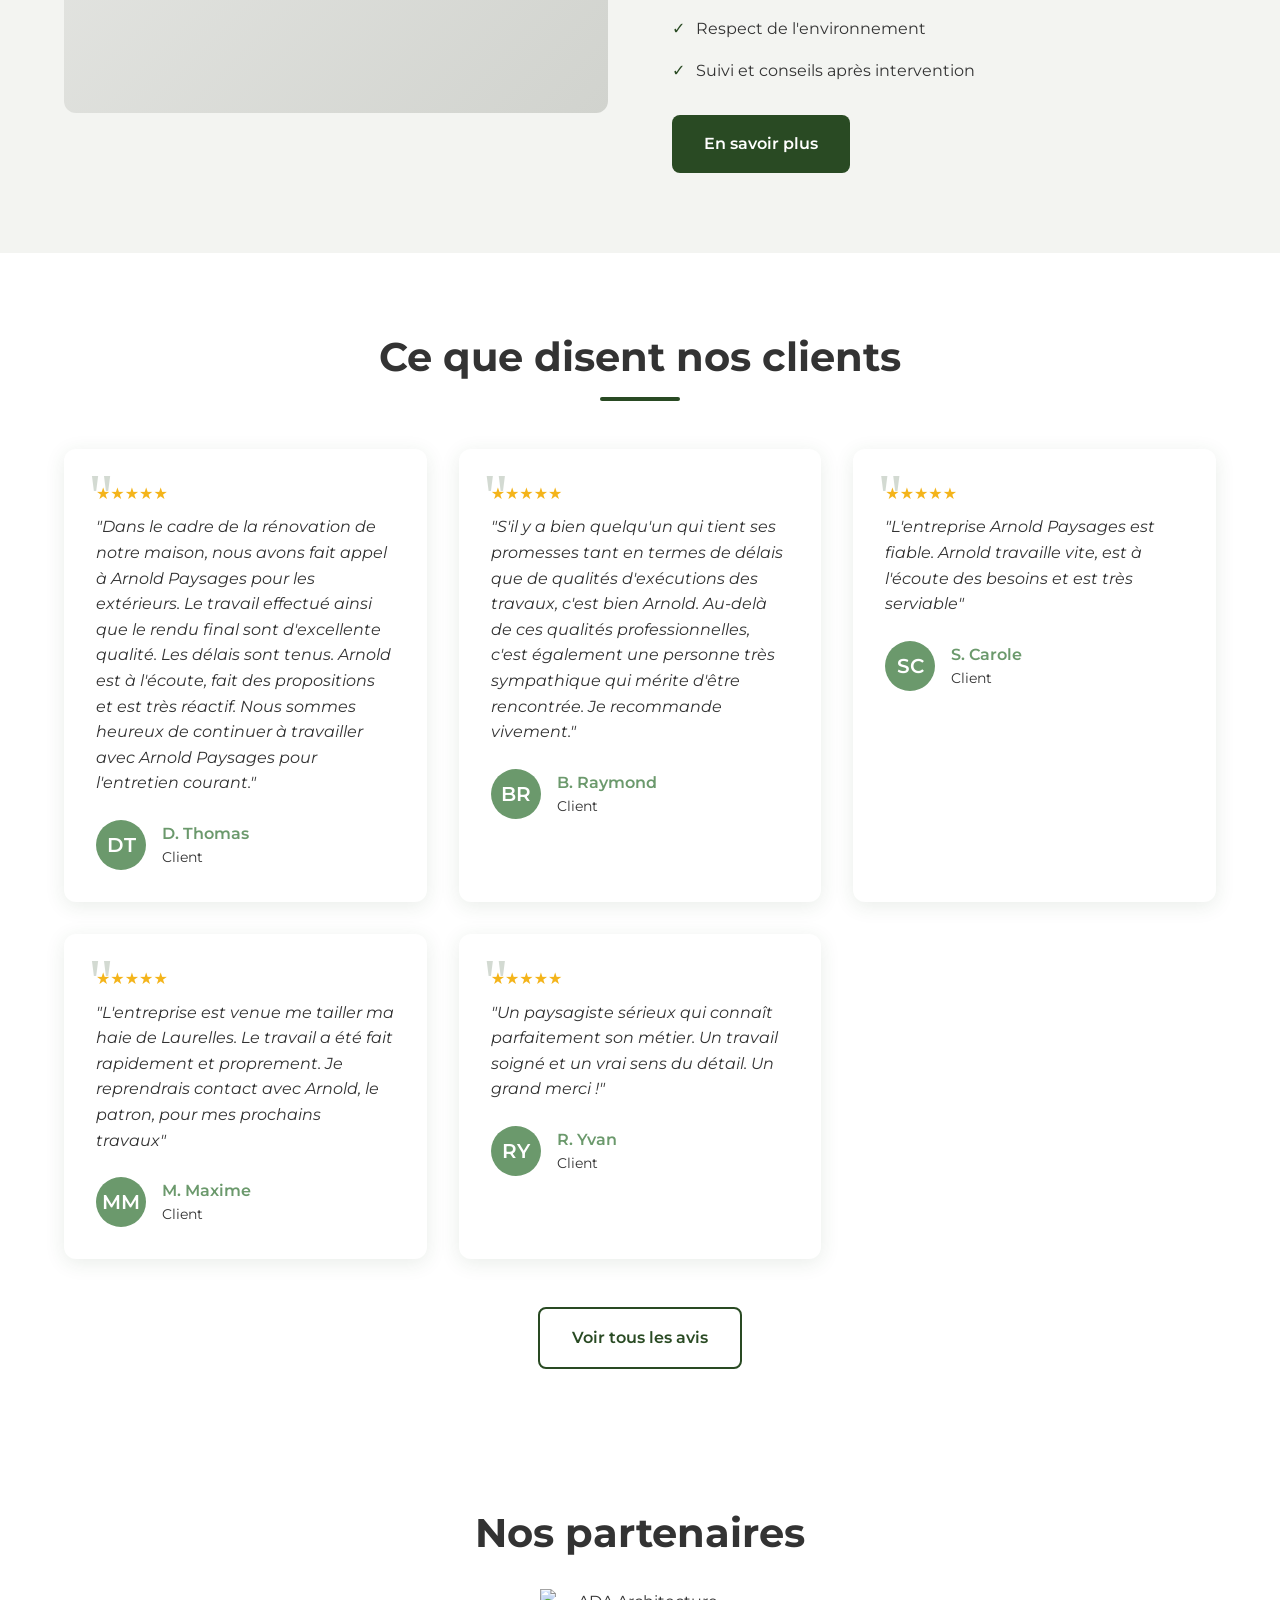
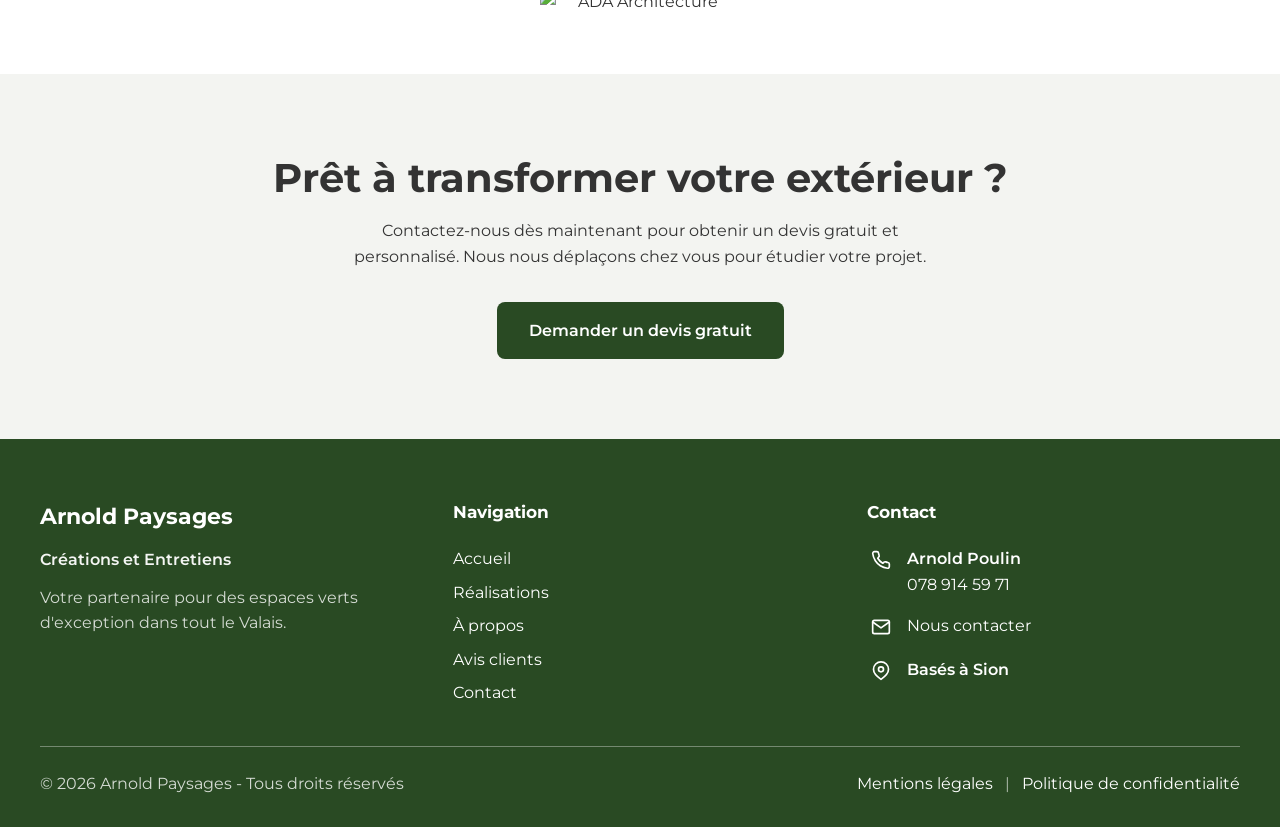
==== commit aabf71a3: "Update "Our Story" section on About page with new text about Arnold Paysages' history and values (69" ====
--- a/site/index.html
+++ b/site/index.html
@@ -12,7 +12,7 @@
     <header class="header">
         <div class="header__container">
             <a href="index.html" class="header__logo" aria-label="Arnold Paysages, retour à l'accueil">
-                <img src="/images/logo_header.png" alt="Arnold Paysages">
+                Arnold Paysages
             </a>
             <nav class="header__nav">
                 <button class="nav__toggle" aria-label="Menu" onclick="toggleMenu()">
@@ -260,19 +260,10 @@
                                 </svg>
                             </span>
                             <div>
-                                <div class="footer__contact-name">Basé à Vex, Valais</div>
-                                <div class="footer__contact-muted">Zone d'intervention : 50km</div>
+                                <div class="footer__contact-name">Basés à Sion</div>
                             </div>
                         </div>
                     </div>
-                </div>
-                <div class="footer__column">
-                    <div class="footer__title">Horaires</div>
-                    <ul class="footer__hours">
-                        <li>Lundi - Vendredi : 8h - 18h</li>
-                        <li>Samedi : Sur rendez-vous</li>
-                        <li>Dimanche : Fermé</li>
-                    </ul>
                 </div>
             </div>
             <div class="footer__separator"></div>
--- a/site/css/style.css
+++ b/site/css/style.css
@@ -201,12 +201,9 @@
     display: flex;
     align-items: center;
     color: var(--vert-secondaire);
-}
-
-.header__logo img {
-    width: 140px;
-    height: auto;
-    display: block;
+    font-size: 1.4rem;
+    font-weight: 700;
+    white-space: nowrap;
 }
 
 .header__nav {
@@ -237,12 +234,13 @@
 
 .nav__link:hover,
 .nav__link--active {
-    color: var(--vert-secondaire);
+    color: #6B996C;
 }
 
 .nav__link:hover::after,
 .nav__link--active::after {
     width: 100%;
+    background-color: #6B996C;
 }
 
 /* Menu burger mobile */
@@ -727,7 +725,7 @@
 
 .footer__grid {
     display: grid;
-    grid-template-columns: repeat(4, minmax(0, 1fr));
+    grid-template-columns: repeat(3, minmax(0, 1fr));
     gap: 2.5rem;
 }
 
@@ -1064,6 +1062,29 @@
     }
 }
 
+/* -------------------- Form Confirmation Notification -------------------- */
+.form-notification {
+    display: none;
+    padding: 1rem 1.5rem;
+    border-radius: 8px;
+    margin-bottom: 1.5rem;
+    font-weight: 500;
+    font-size: 0.95rem;
+    animation: fadeIn 0.3s ease;
+}
+
+.form-notification--success {
+    display: block;
+    background-color: #d4edda;
+    color: #155724;
+    border: 1px solid #c3e6cb;
+}
+
+@keyframes fadeIn {
+    from { opacity: 0; transform: translateY(-10px); }
+    to { opacity: 1; transform: translateY(0); }
+}
+
 /* -------------------- Nos Partenaires -------------------- */
 .partenaires {
     background-color: var(--blanc);
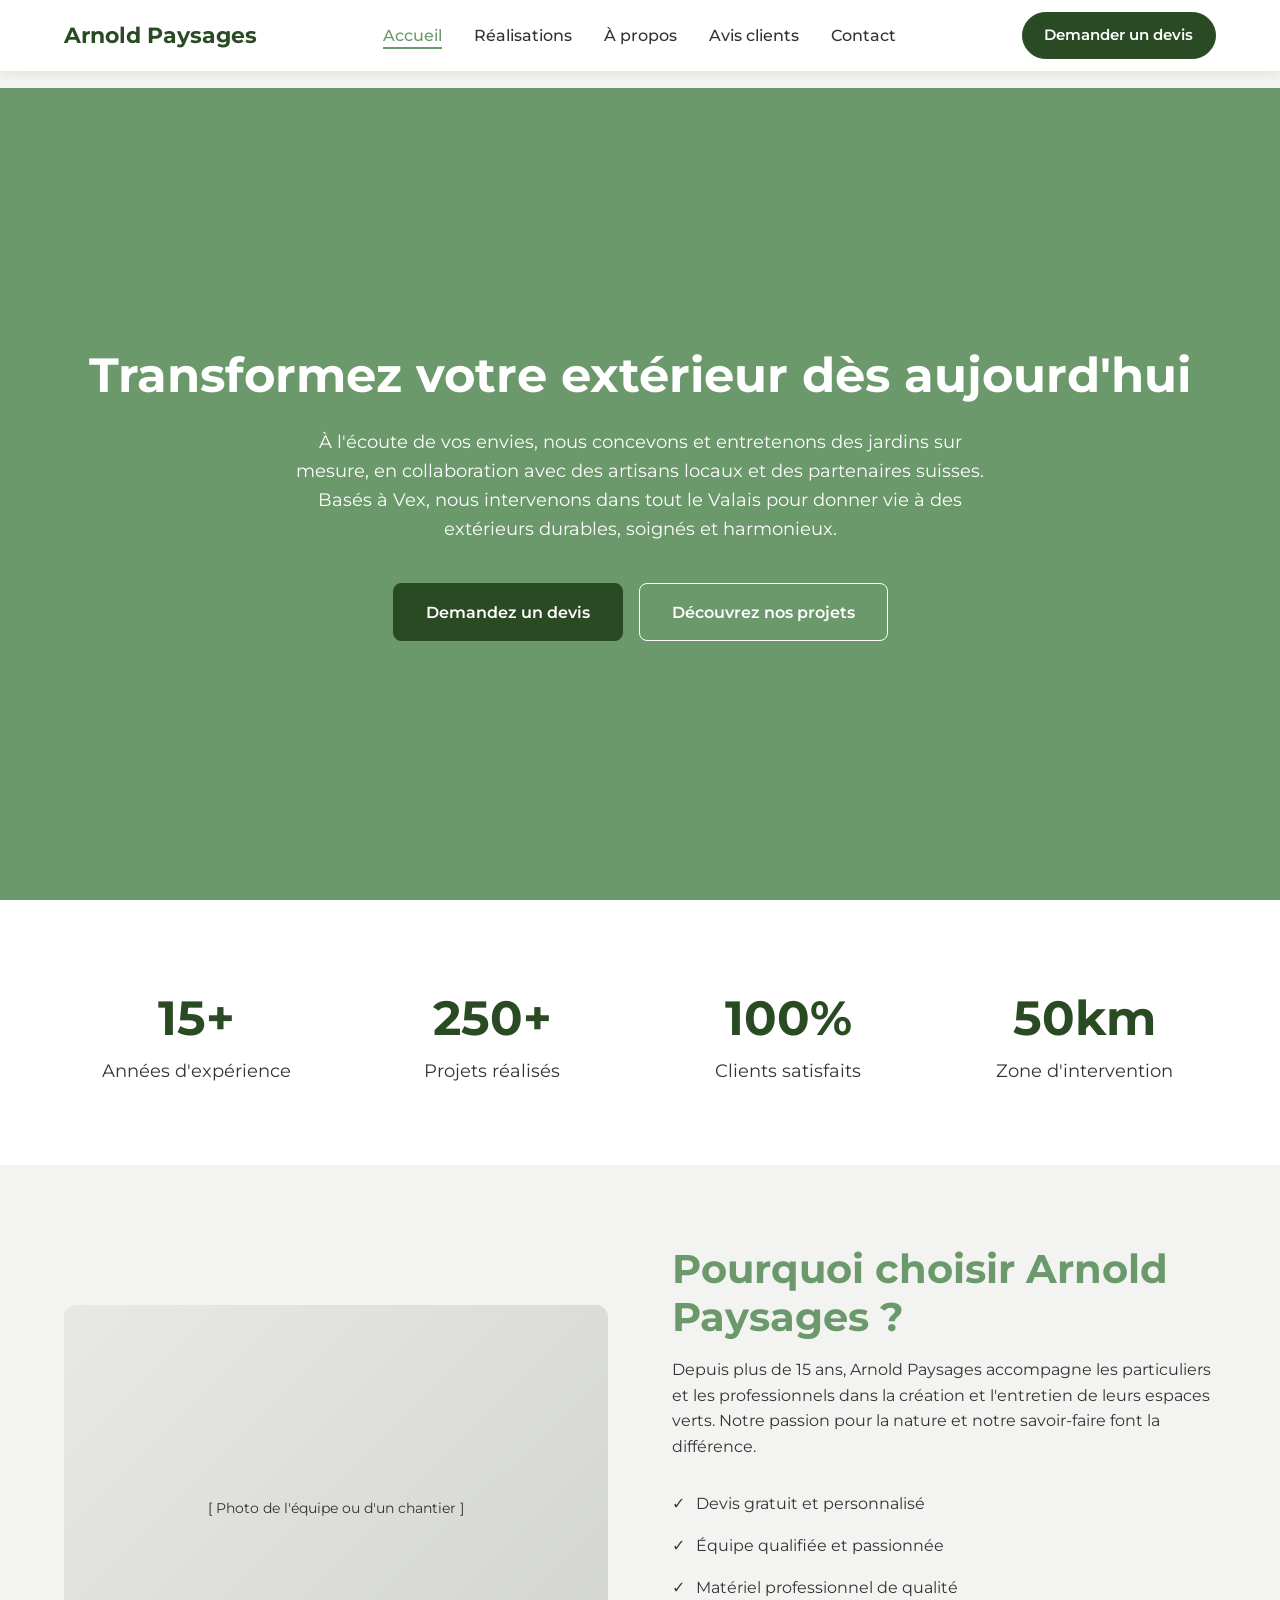
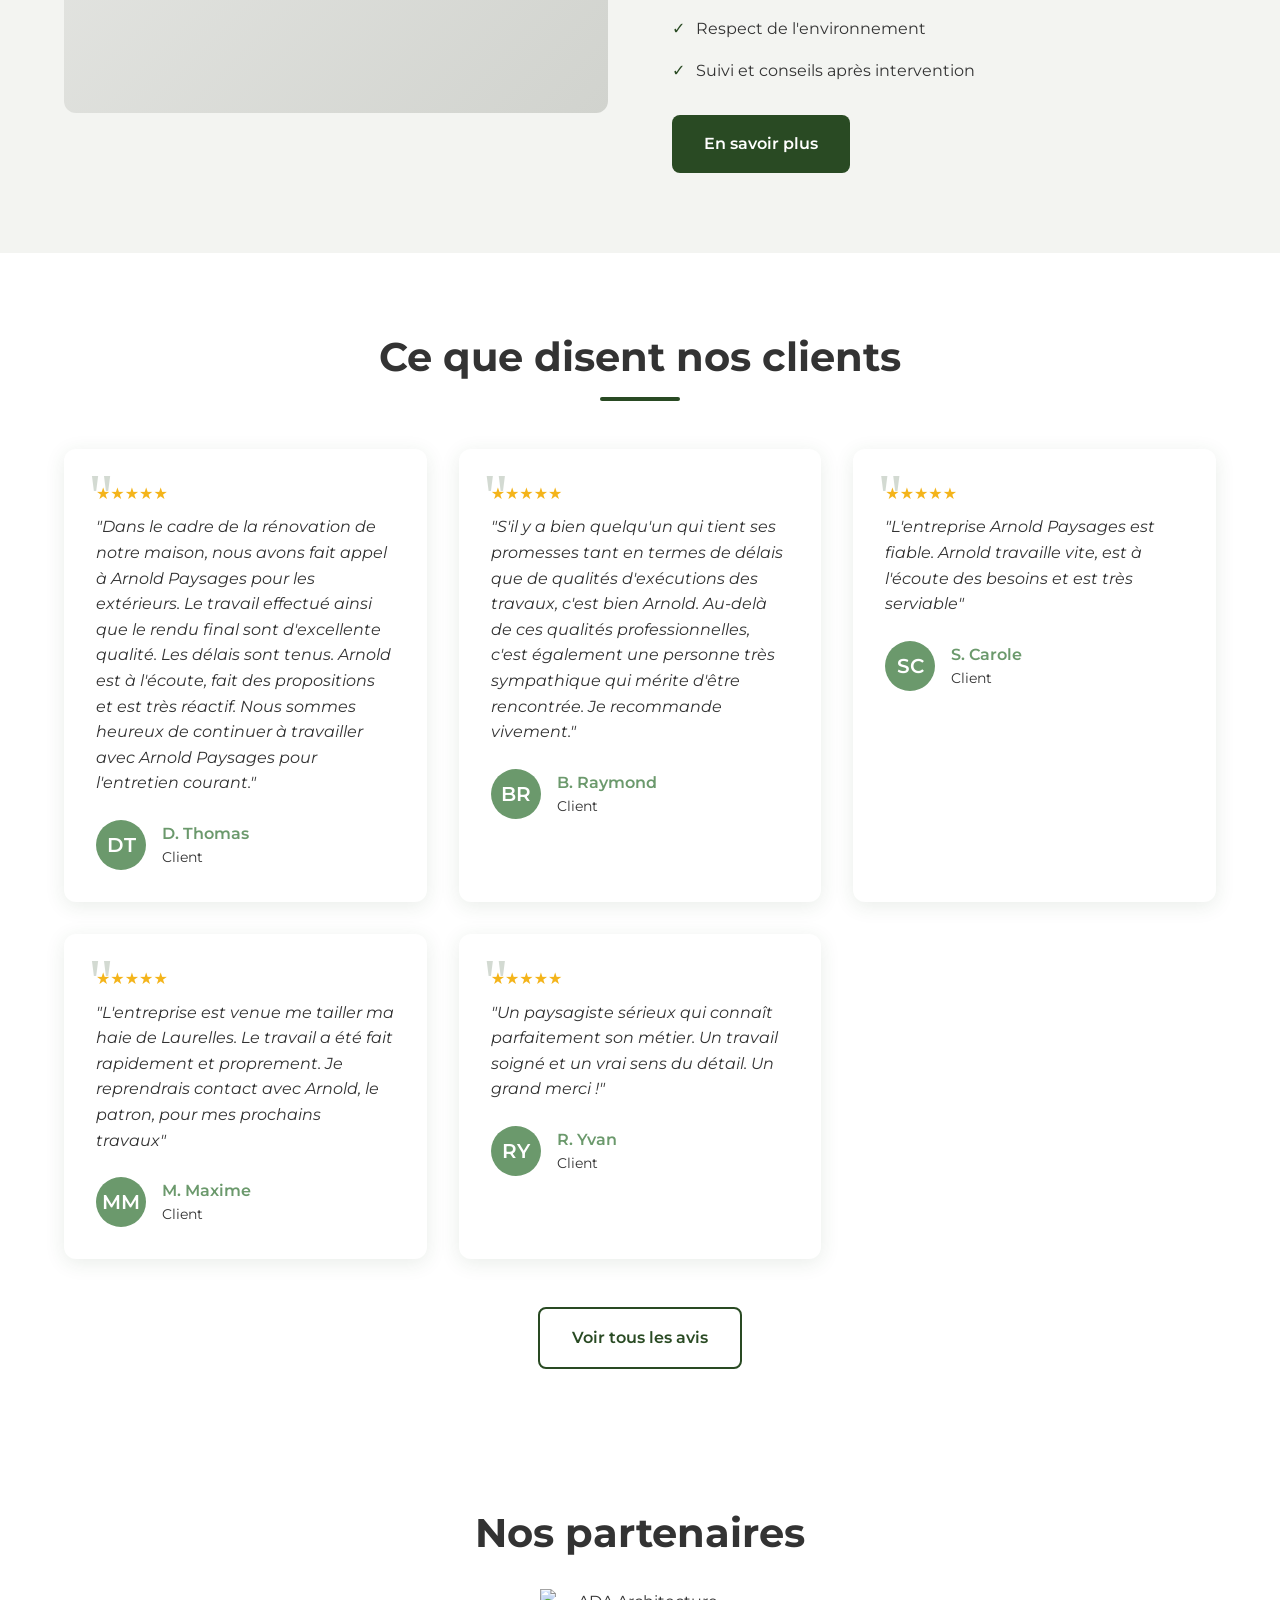
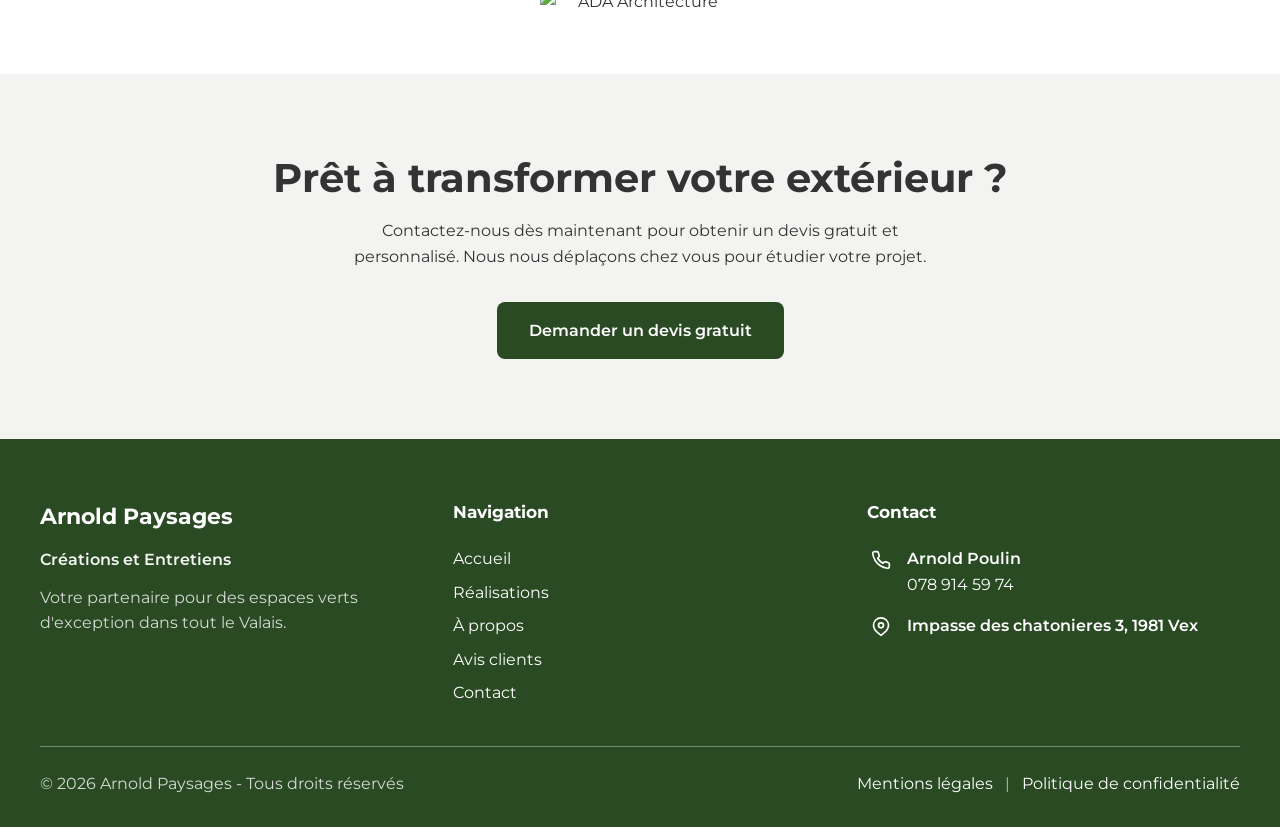
==== commit f2ba1107: "Update Contact Information and Footer on Website (699c85c0006110009222a04c)" ====
--- a/site/index.html
+++ b/site/index.html
@@ -69,7 +69,7 @@
                     <div class="stat__label">Clients satisfaits</div>
                 </div>
                 <div class="stat">
-                    <div class="stat__number">25km</div>
+                    <div class="stat__number">50km</div>
                     <div class="stat__label">Zone d'intervention</div>
                 </div>
             </div>
@@ -238,18 +238,7 @@
                             </span>
                             <div>
                                 <div class="footer__contact-name">Arnold Poulin</div>
-                                <a class="footer__contact-link" href="tel:0789145971">078 914 59 71</a>
-                            </div>
-                        </div>
-                        <div class="footer__contact-item">
-                            <span class="footer__icon" aria-hidden="true">
-                                <svg viewBox="0 0 24 24" fill="none" stroke="currentColor" stroke-width="2" stroke-linecap="round" stroke-linejoin="round">
-                                    <path d="M4 4h16a2 2 0 0 1 2 2v12a2 2 0 0 1-2 2H4a2 2 0 0 1-2-2V6a2 2 0 0 1 2-2z"></path>
-                                    <polyline points="22,6 12,13 2,6"></polyline>
-                                </svg>
-                            </span>
-                            <div>
-                                <a class="footer__contact-link" href="contact.html">Nous contacter</a>
+                                <a class="footer__contact-link" href="tel:0789145974">078 914 59 74</a>
                             </div>
                         </div>
                         <div class="footer__contact-item">
@@ -260,7 +249,7 @@
                                 </svg>
                             </span>
                             <div>
-                                <div class="footer__contact-name">Basés à Sion</div>
+                                <div class="footer__contact-name">Impasse des chatonieres 3, 1981 Vex</div>
                             </div>
                         </div>
                     </div>
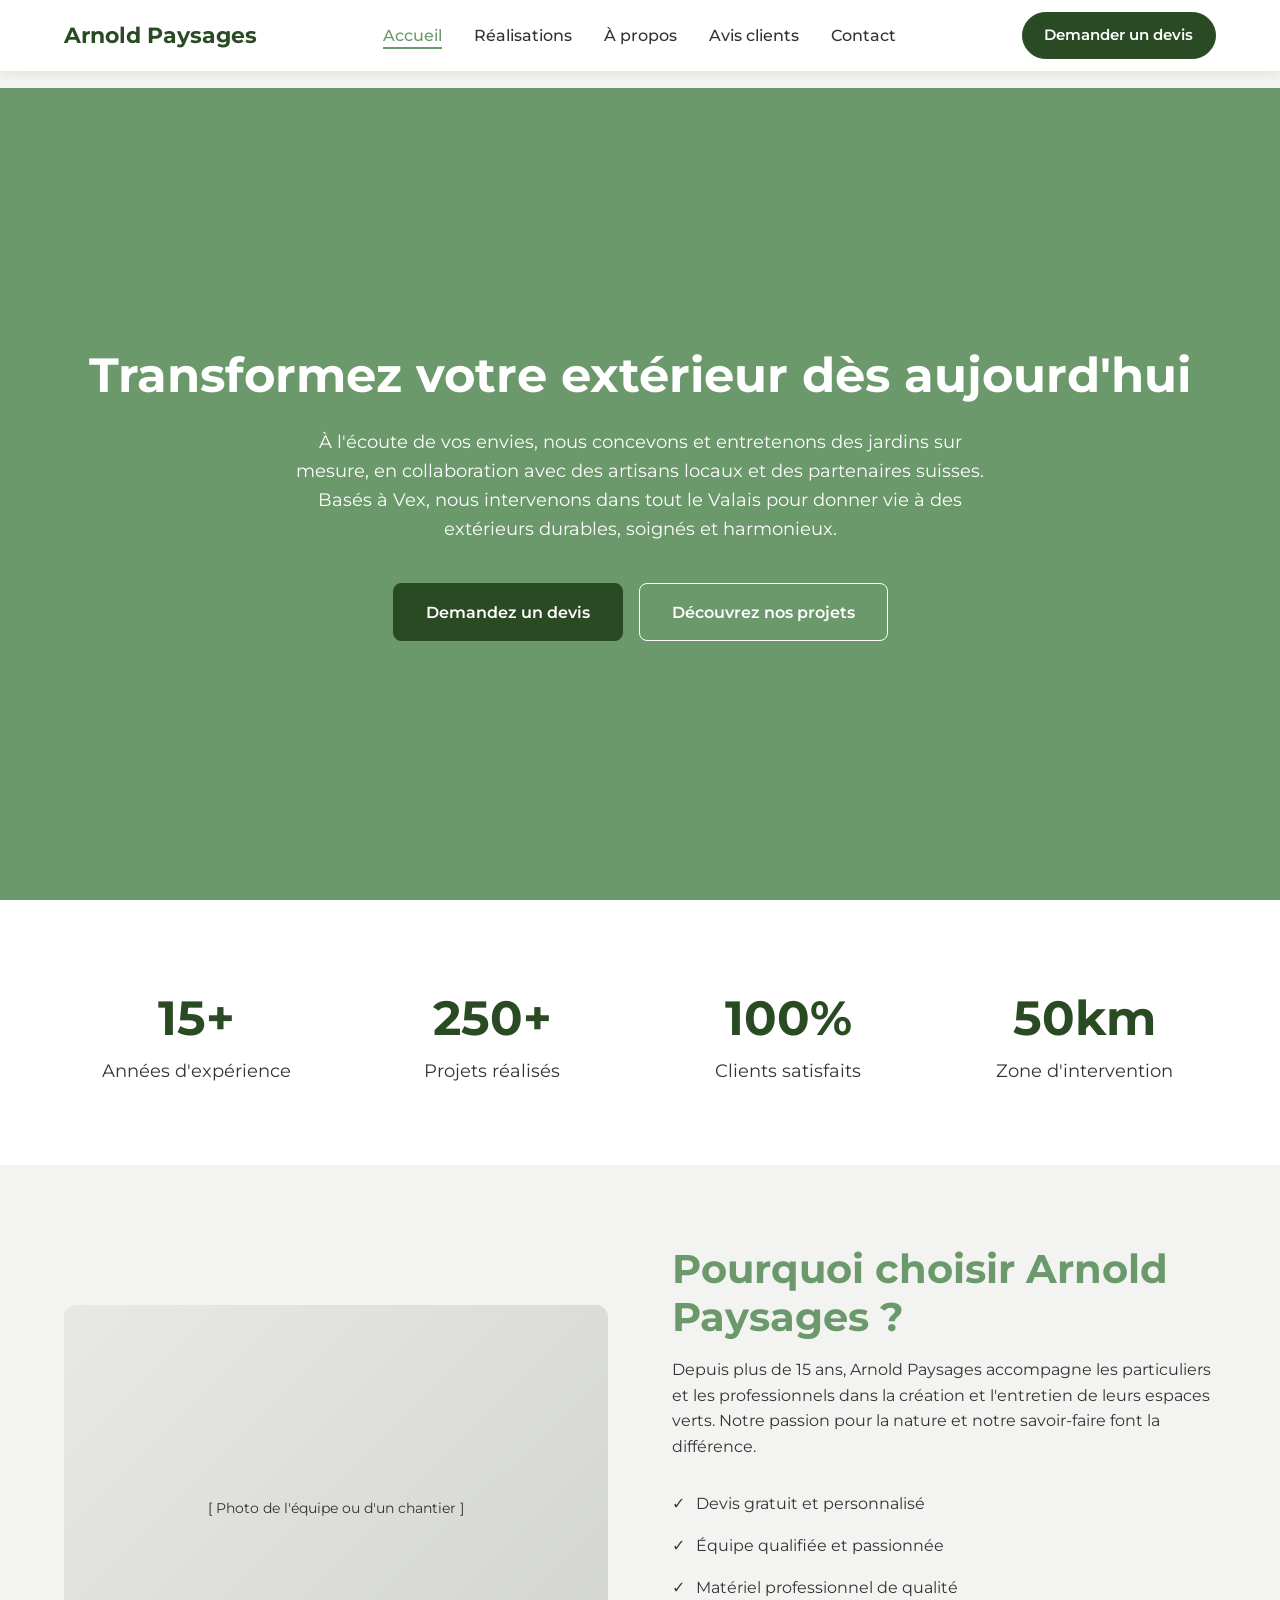
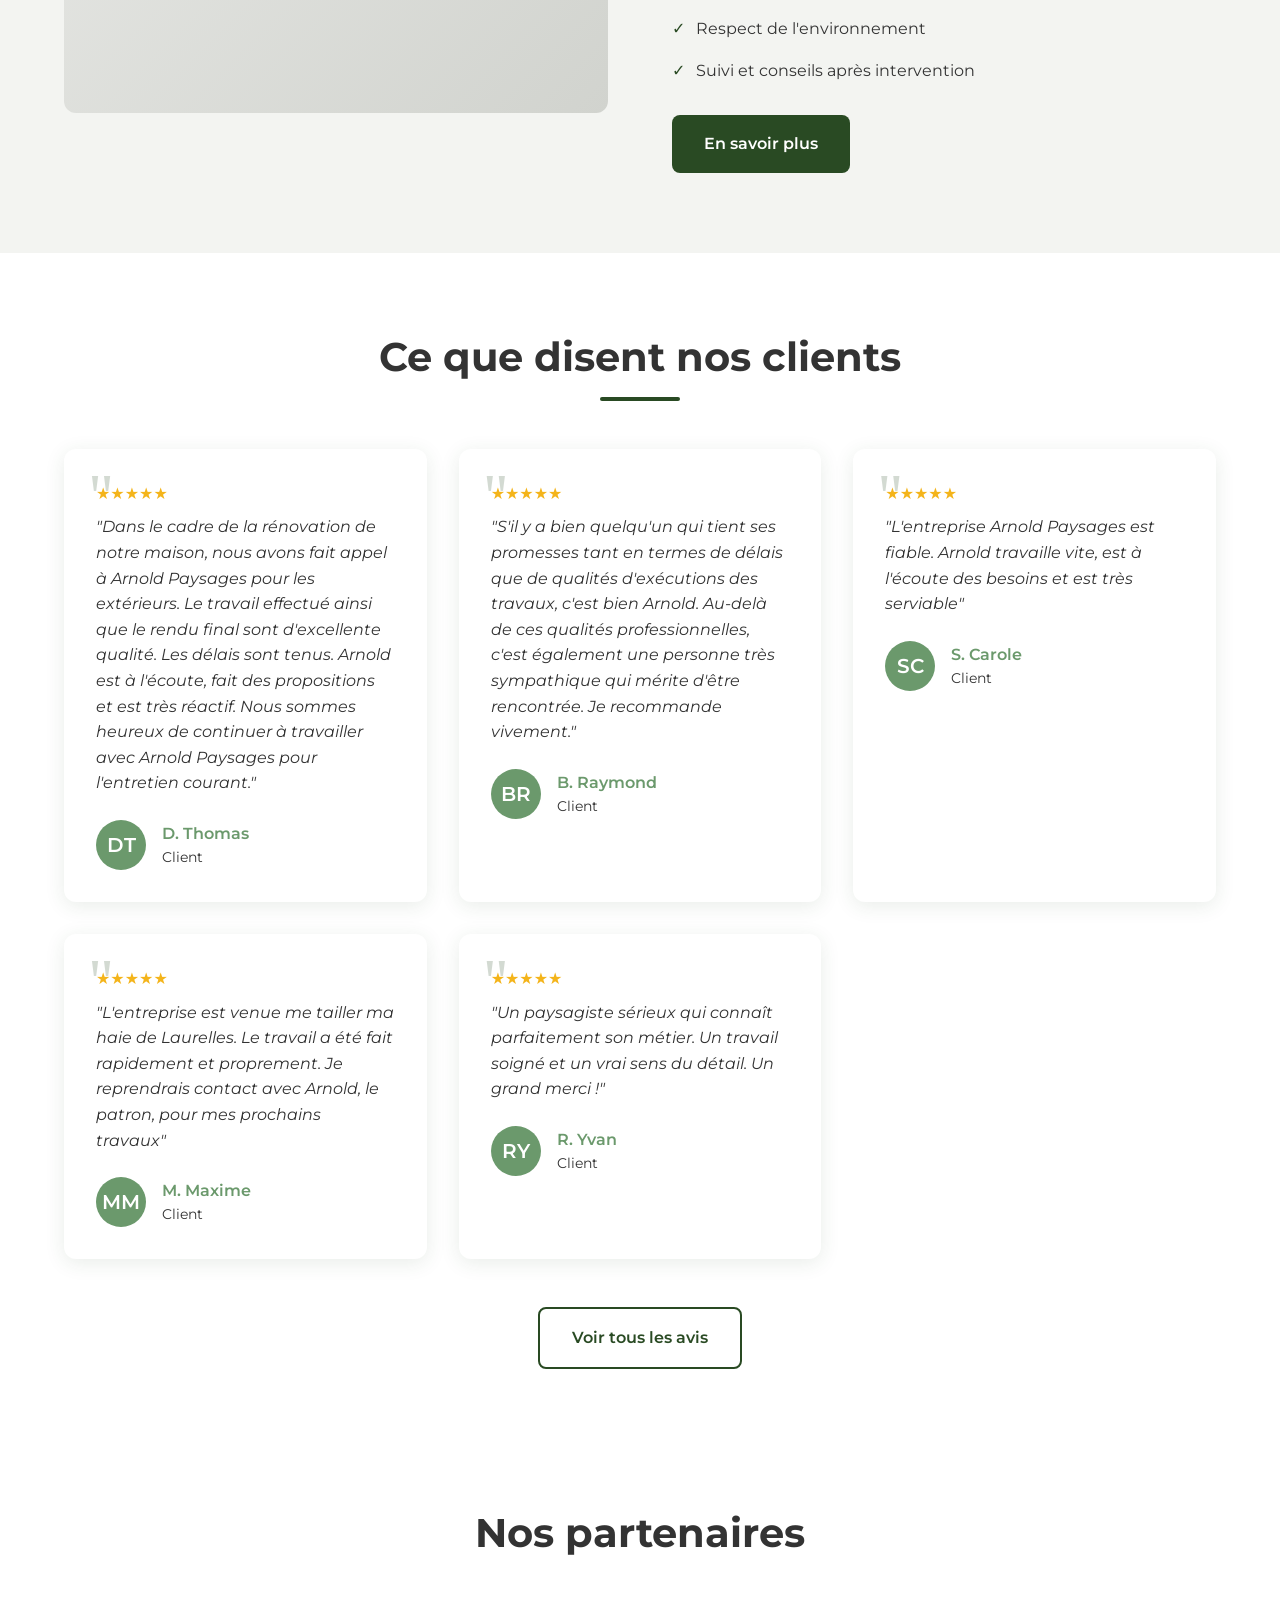
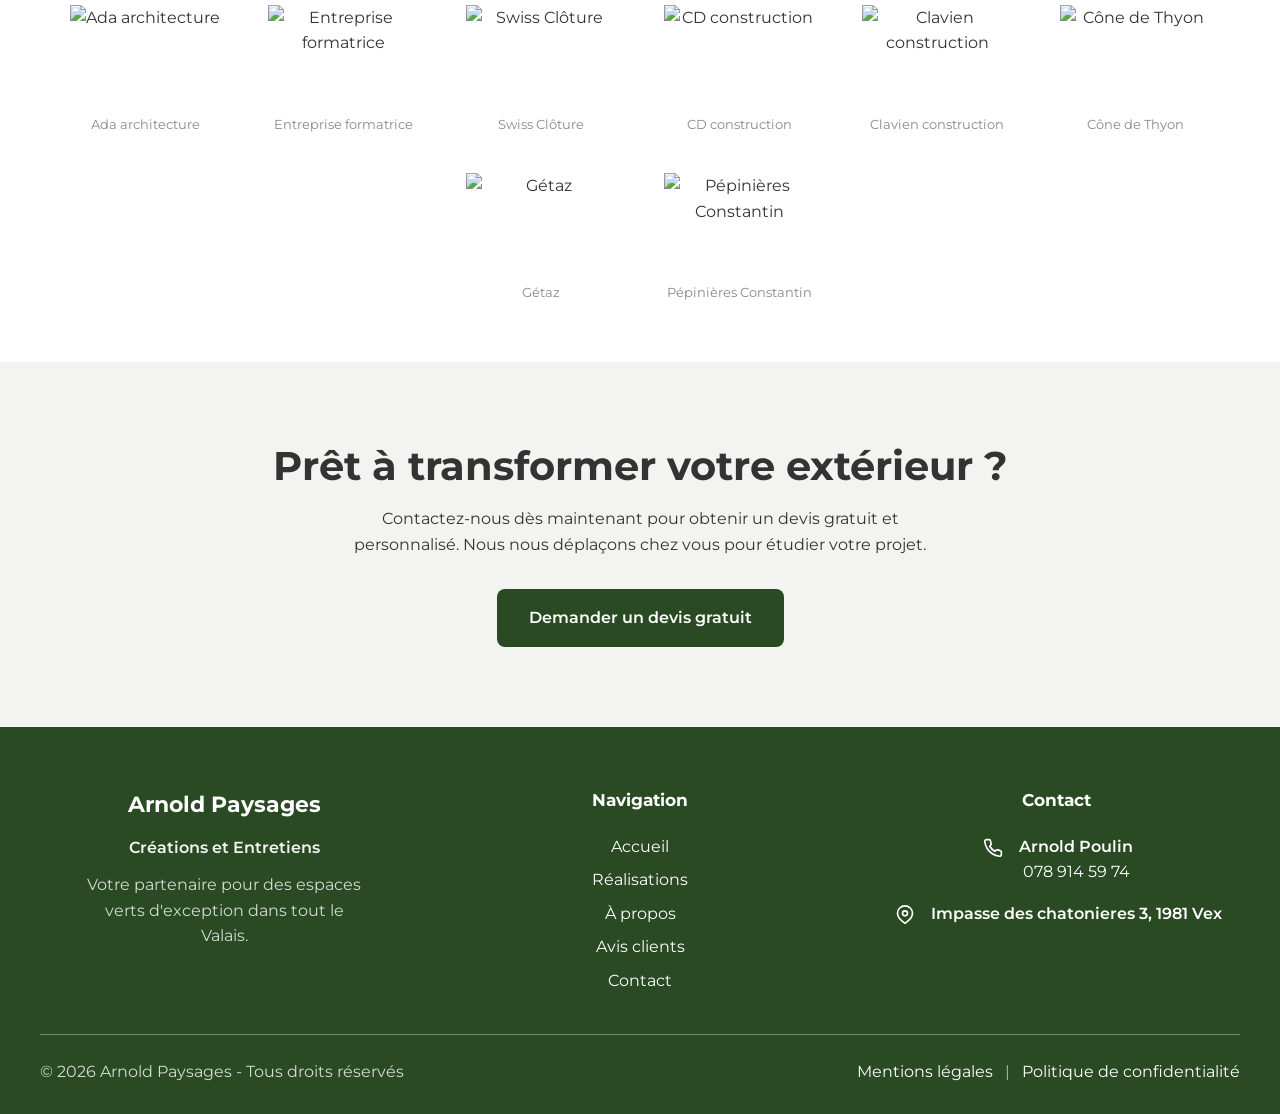
==== commit d48ffbe2: "Réorganiser le footer et refondre la section "Nos partenaires" avec logos défilants (699c8ec7c646415" ====
--- a/site/index.html
+++ b/site/index.html
@@ -190,9 +190,40 @@
     <section class="partenaires">
         <div class="container">
             <h2 class="partenaires__title">Nos partenaires</h2>
-            <a href="https://ada-architecture.ch" target="_blank" rel="noopener noreferrer" class="partenaires__logo">
-                <img src="/images/logo_ada_architecture.jpeg" alt="ADA Architecture">
-            </a>
+            <div class="partenaires__grid">
+                <a href="https://www.ada-architecture.ch/" target="_blank" rel="noopener noreferrer" class="partenaires__item partenaires__item--link">
+                    <img src="/images/ada_architecture.jpeg" alt="Ada architecture" class="partenaires__logo-img">
+                    <span class="partenaires__name">Ada architecture</span>
+                </a>
+                <div class="partenaires__item">
+                    <img src="/images/entreprise_formatrice.png" alt="Entreprise formatrice" class="partenaires__logo-img">
+                    <span class="partenaires__name">Entreprise formatrice</span>
+                </div>
+                <a href="https://www.swisscloture.ch/fr" target="_blank" rel="noopener noreferrer" class="partenaires__item partenaires__item--link">
+                    <img src="/images/swisscloture.png" alt="Swiss Clôture" class="partenaires__logo-img">
+                    <span class="partenaires__name">Swiss Clôture</span>
+                </a>
+                <a href="https://cdconstructions.ch/" target="_blank" rel="noopener noreferrer" class="partenaires__item partenaires__item--link">
+                    <img src="/images/CD_constructions.png" alt="CD construction" class="partenaires__logo-img">
+                    <span class="partenaires__name">CD construction</span>
+                </a>
+                <a href="https://swiss-cvconstruction.ch/" target="_blank" rel="noopener noreferrer" class="partenaires__item partenaires__item--link">
+                    <img src="/images/cv_construction.png" alt="Clavien construction" class="partenaires__logo-img">
+                    <span class="partenaires__name">Clavien construction</span>
+                </a>
+                <a href="https://www.conedethyon.ch/" target="_blank" rel="noopener noreferrer" class="partenaires__item partenaires__item--link">
+                    <img src="/images/cone_de_thyon.png" alt="Cône de Thyon" class="partenaires__logo-img">
+                    <span class="partenaires__name">Cône de Thyon</span>
+                </a>
+                <a href="https://www.getaz-miauton.ch/fr/construire-en-expert-habiter-en-connaisseur/" target="_blank" rel="noopener noreferrer" class="partenaires__item partenaires__item--link">
+                    <img src="/images/getaz.png" alt="Gétaz" class="partenaires__logo-img">
+                    <span class="partenaires__name">Gétaz</span>
+                </a>
+                <a href="https://pepinieres-constantin.ch/" target="_blank" rel="noopener noreferrer" class="partenaires__item partenaires__item--link">
+                    <img src="/images/pepinieres_constantin.jpg" alt="Pépinières Constantin" class="partenaires__logo-img">
+                    <span class="partenaires__name">Pépinières Constantin</span>
+                </a>
+            </div>
         </div>
     </section>
 
--- a/site/css/style.css
+++ b/site/css/style.css
@@ -725,13 +725,15 @@
 
 .footer__grid {
     display: grid;
-    grid-template-columns: repeat(3, minmax(0, 1fr));
-    gap: 2.5rem;
+    grid-template-columns: 1fr 1fr 1fr;
+    gap: 3rem;
+    text-align: center;
 }
 
 .footer__column {
     display: flex;
     flex-direction: column;
+    align-items: center;
     gap: 0.75rem;
 }
 
@@ -748,6 +750,7 @@
 .footer__description {
     opacity: 0.8;
     margin: 0;
+    max-width: 280px;
 }
 
 .footer__title {
@@ -780,6 +783,7 @@
     display: flex;
     flex-direction: column;
     gap: 1rem;
+    align-items: center;
 }
 
 .footer__contact-item {
@@ -842,7 +846,7 @@
 
 @media (max-width: 960px) {
     .footer__grid {
-        grid-template-columns: repeat(2, minmax(0, 1fr));
+        grid-template-columns: 1fr 1fr;
     }
 }
 
@@ -853,6 +857,7 @@
 
     .footer__grid {
         grid-template-columns: 1fr;
+        gap: 2.5rem;
     }
 
     .footer__bottom {
@@ -1095,21 +1100,78 @@
 .partenaires__title {
     color: #333333;
     font-size: clamp(1.75rem, 4vw, 2.5rem);
-    margin-bottom: 2rem;
-}
-
-.partenaires__logo {
-    display: inline-block;
-}
-
-.partenaires__logo img {
-    width: 200px;
-    height: auto;
-    transition: opacity 0.3s ease;
-}
-
-.partenaires__logo:hover img {
-    opacity: 0.8;
+    margin-bottom: 3rem;
+}
+
+.partenaires__grid {
+    display: flex;
+    flex-wrap: wrap;
+    justify-content: center;
+    align-items: flex-start;
+    gap: 2.5rem 3rem;
+    max-width: var(--container-max);
+    margin: 0 auto;
+}
+
+.partenaires__item {
+    display: flex;
+    flex-direction: column;
+    align-items: center;
+    gap: 0.75rem;
+    width: 150px;
+    text-decoration: none;
+}
+
+.partenaires__item--link {
+    cursor: pointer;
+}
+
+.partenaires__item--link:hover .partenaires__logo-img {
+    opacity: 0.7;
+    transform: scale(1.05);
+}
+
+.partenaires__logo-img {
+    width: 150px;
+    height: 100px;
+    object-fit: contain;
+    transition: opacity 0.3s ease, transform 0.3s ease;
+}
+
+.partenaires__name {
+    font-size: 0.8rem;
+    color: #888888;
+    line-height: 1.3;
+}
+
+@media (max-width: 768px) {
+    .partenaires__grid {
+        gap: 2rem;
+    }
+
+    .partenaires__item {
+        width: 130px;
+    }
+
+    .partenaires__logo-img {
+        width: 130px;
+        height: 85px;
+    }
+}
+
+@media (max-width: 480px) {
+    .partenaires__grid {
+        gap: 1.5rem;
+    }
+
+    .partenaires__item {
+        width: 110px;
+    }
+
+    .partenaires__logo-img {
+        width: 110px;
+        height: 75px;
+    }
 }
 
 /* -------------------- Quatre Saisons (Vivaldi) -------------------- */
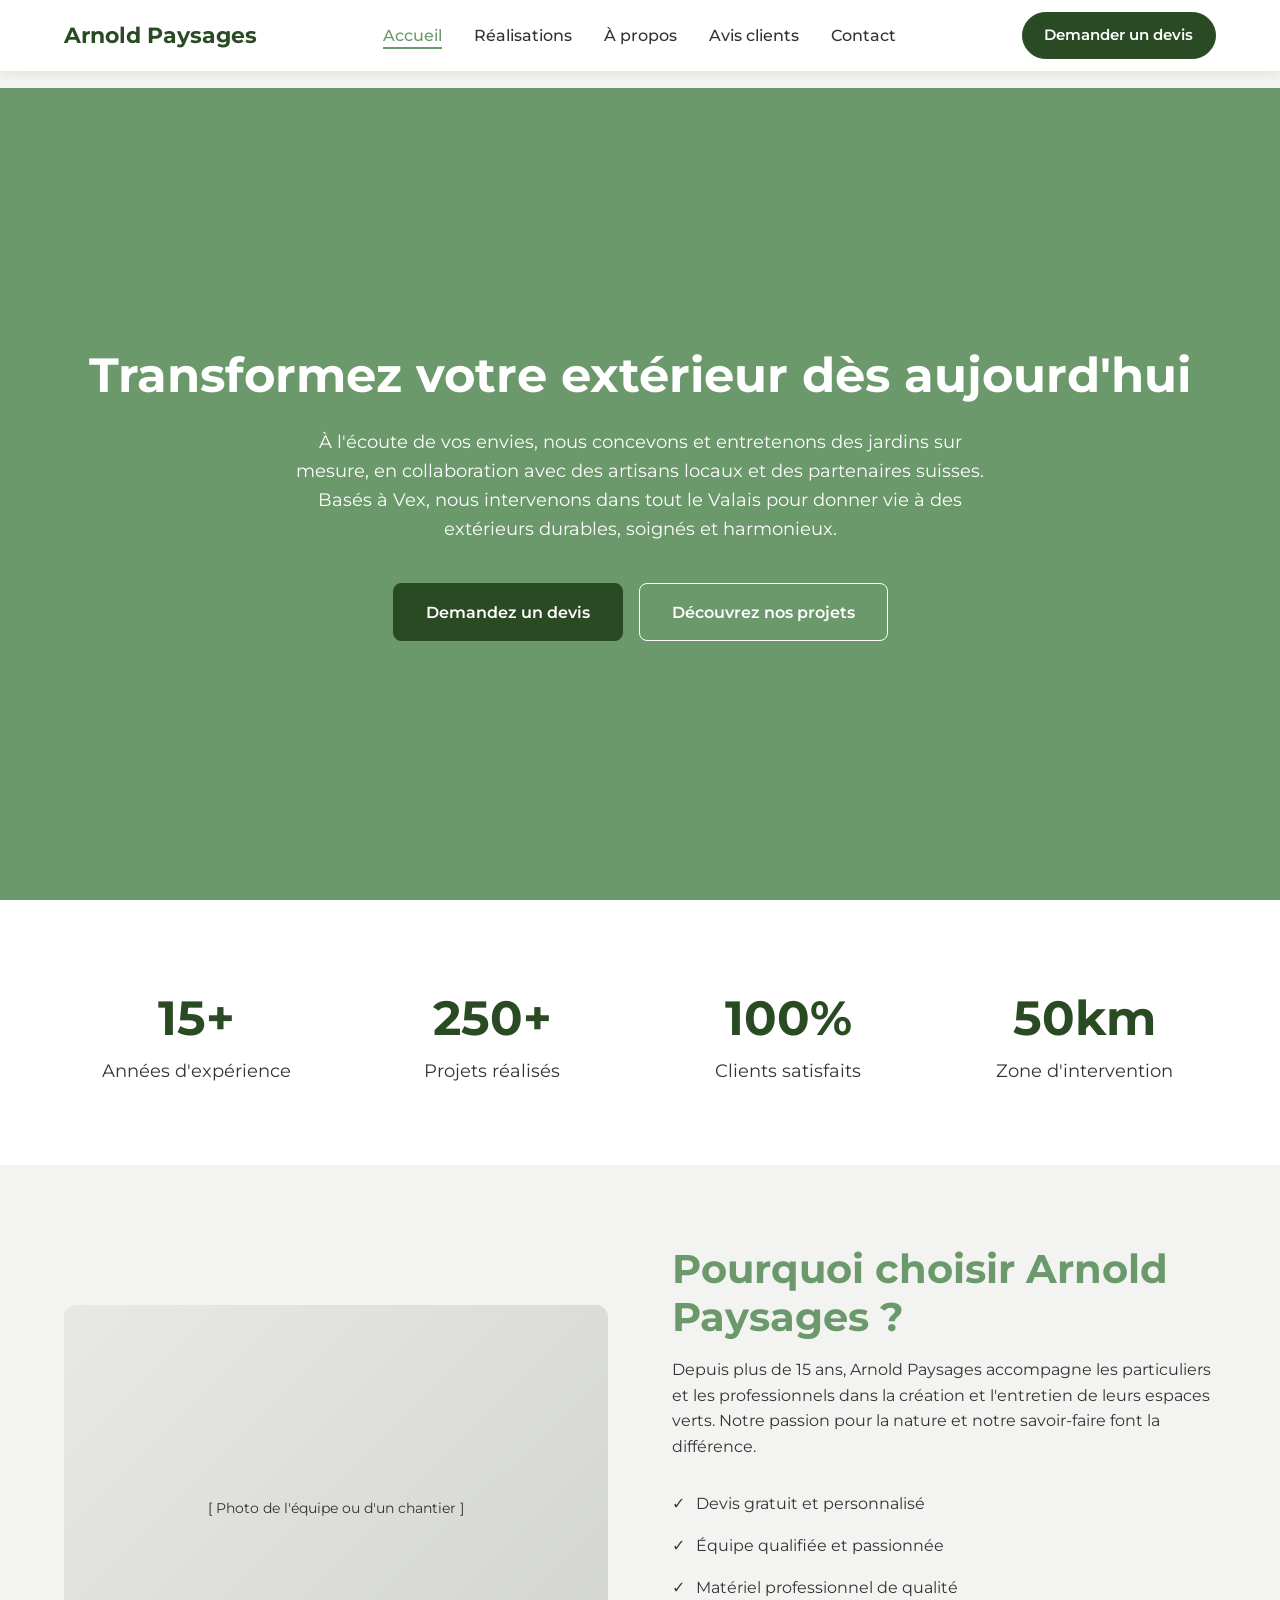
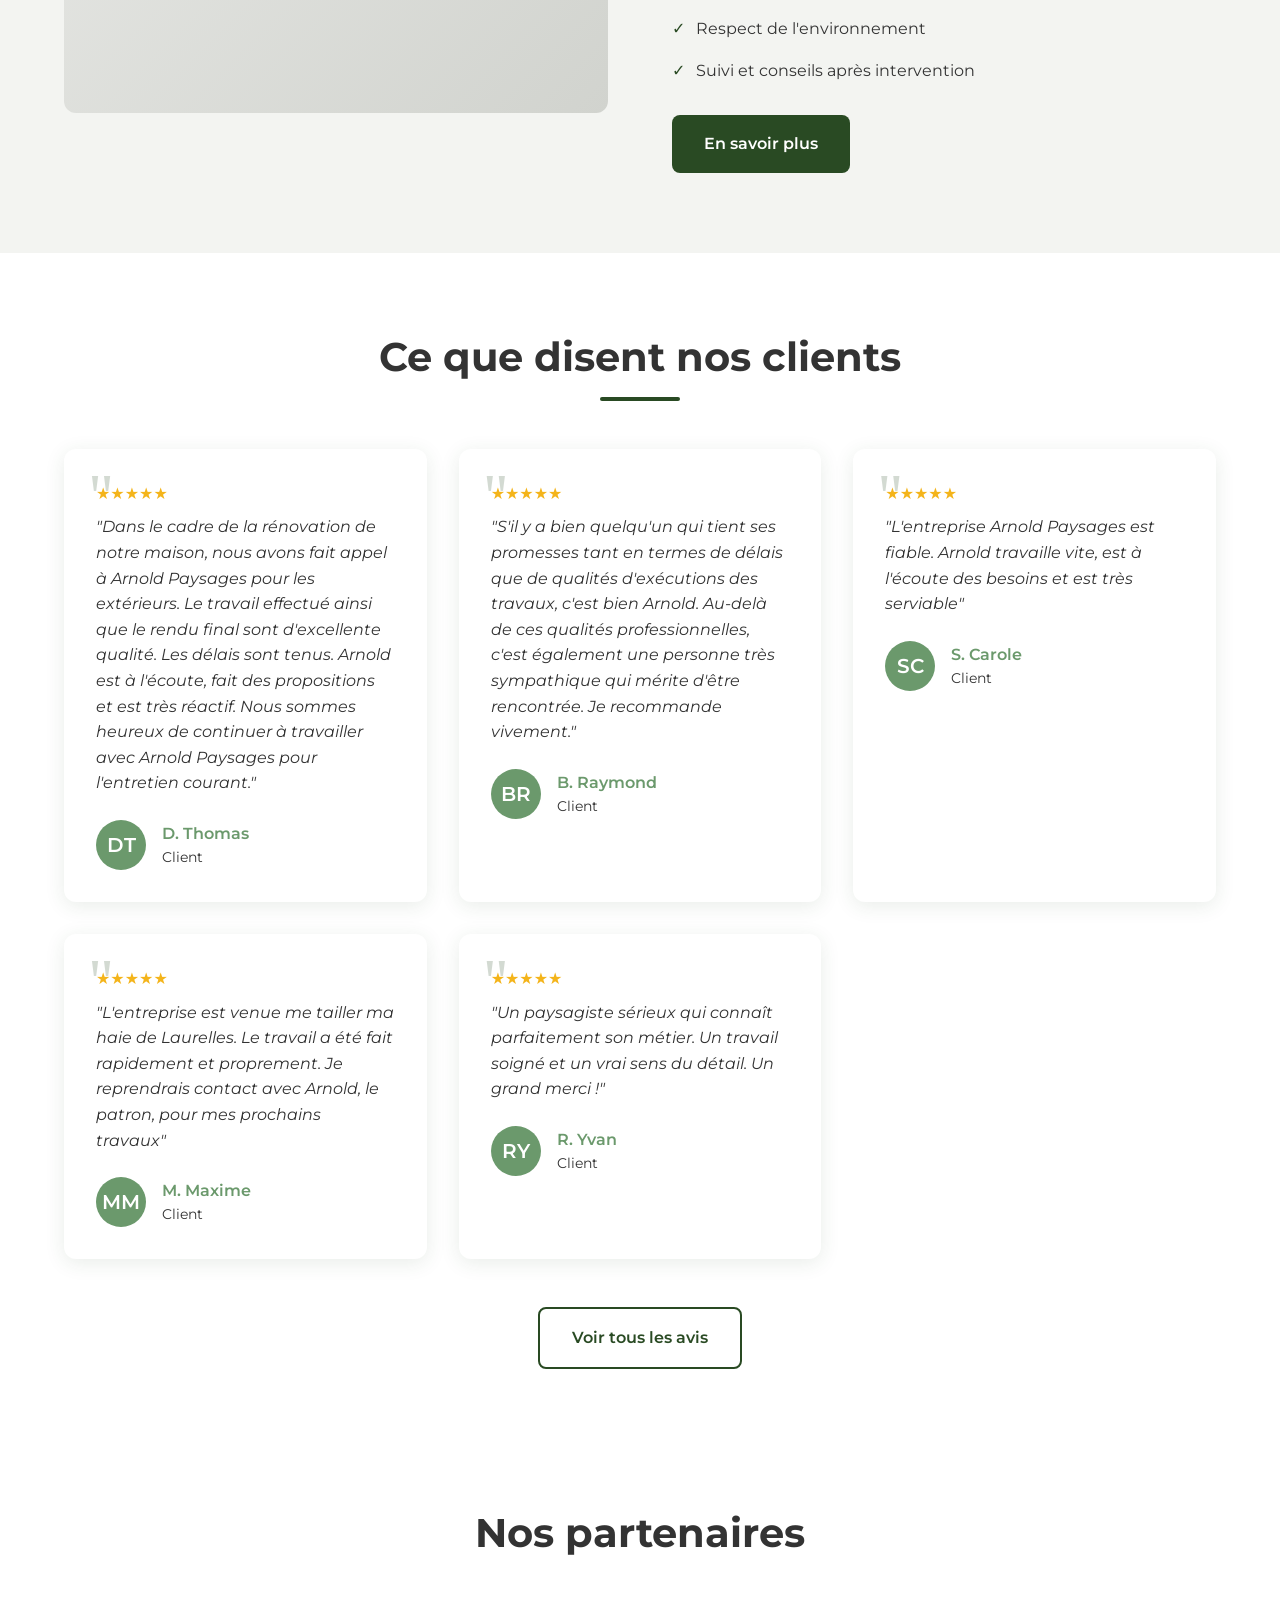
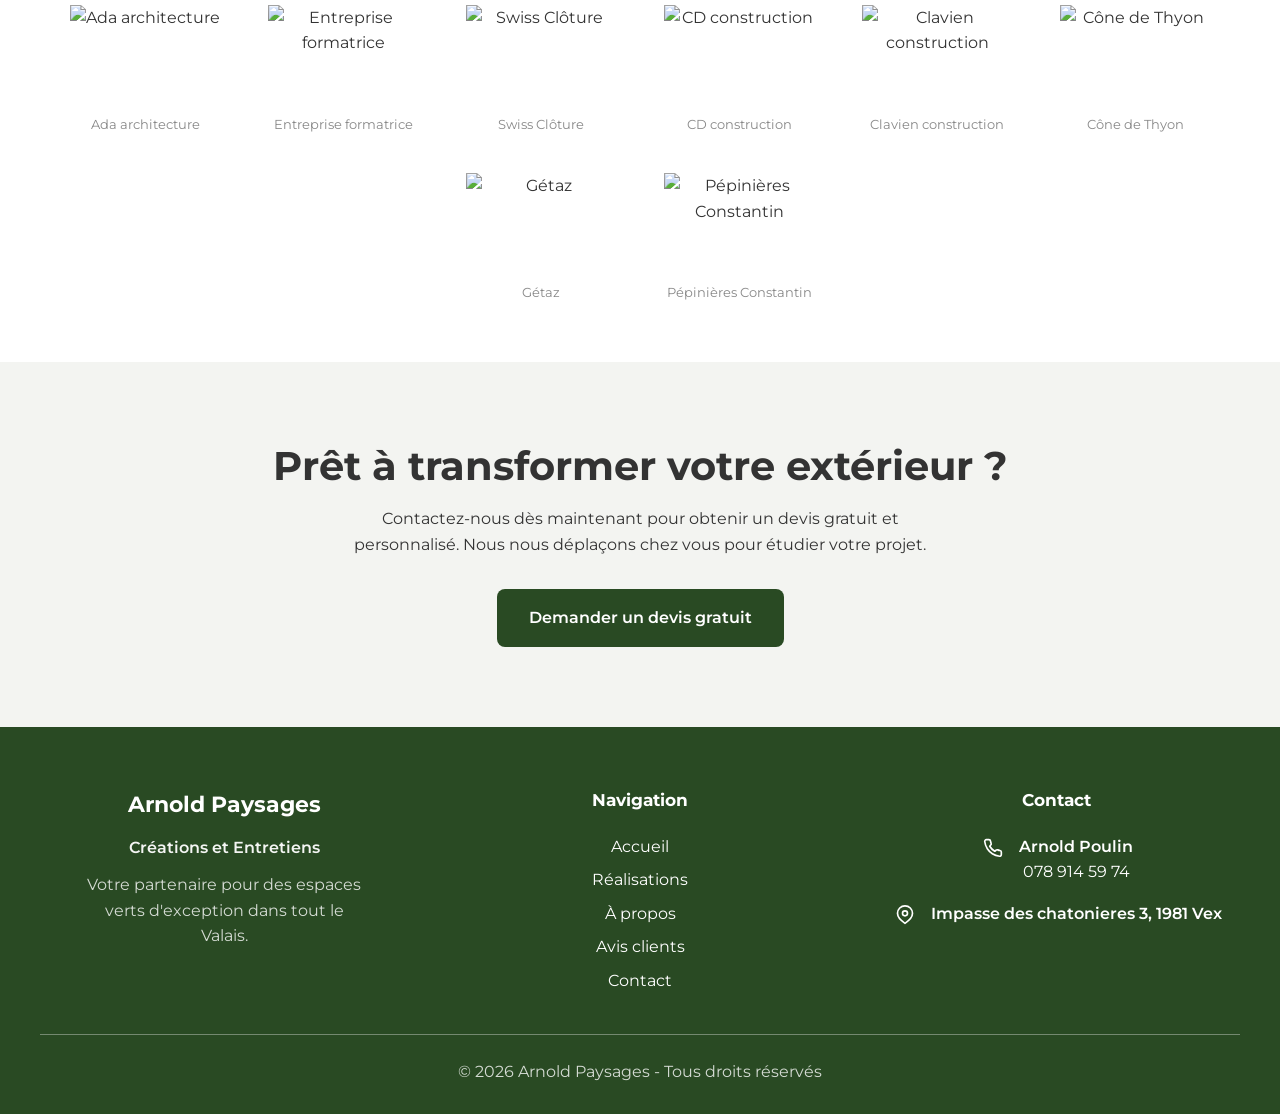
==== commit 20e14f61: "Refonte de la page Réalisations avec sections hero, services et catégories (699cb29b44dd922b680a9b25" ====
--- a/site/index.html
+++ b/site/index.html
@@ -287,13 +287,8 @@
                 </div>
             </div>
             <div class="footer__separator"></div>
-            <div class="footer__bottom">
-                <div class="footer__copyright">© 2026 Arnold Paysages - Tous droits réservés</div>
-                <div class="footer__legal">
-                    <a href="mentions-legales.html">Mentions légales</a>
-                    <span class="footer__legal-sep">|</span>
-                    <a href="politique-confidentialite.html">Politique de confidentialité</a>
-                </div>
+            <div class="footer__bottom" style="justify-content: center;">
+                <div class="footer__copyright">&copy; 2026 Arnold Paysages - Tous droits réservés</div>
             </div>
         </div>
     </footer>
--- a/site/css/style.css
+++ b/site/css/style.css
@@ -1274,3 +1274,222 @@
         grid-template-columns: 1fr;
     }
 }
+
+/* -------------------- Réalisations Page -------------------- */
+.realisations-hero {
+    background-color: var(--blanc);
+    padding: 60px 2rem 40px;
+    text-align: center;
+}
+
+.realisations-hero h1 {
+    color: #333333;
+    margin-bottom: 1rem;
+}
+
+.realisations-hero p {
+    color: #555555;
+    max-width: 800px;
+    margin: 0 auto;
+    font-size: 1.05rem;
+    line-height: 1.8;
+}
+
+.realisations-services {
+    background-color: #F5F5F5;
+    padding: 60px 2rem;
+}
+
+.realisations-services h2 {
+    text-align: center;
+    color: #333333;
+    margin-bottom: 2.5rem;
+}
+
+.services-list {
+    display: grid;
+    grid-template-columns: repeat(auto-fit, minmax(250px, 1fr));
+    gap: 1.25rem;
+    max-width: 900px;
+    margin: 0 auto;
+}
+
+.services-list__item {
+    display: flex;
+    align-items: center;
+    gap: 0.75rem;
+    padding: 1rem 1.25rem;
+    background-color: var(--blanc);
+    border-radius: 8px;
+    box-shadow: 0 2px 10px rgba(0,0,0,0.06);
+    font-weight: 500;
+    color: #333333;
+}
+
+.services-list__icon {
+    width: 36px;
+    height: 36px;
+    background-color: var(--vert-principal);
+    border-radius: 50%;
+    display: flex;
+    align-items: center;
+    justify-content: center;
+    flex-shrink: 0;
+}
+
+.services-list__icon svg {
+    width: 18px;
+    height: 18px;
+    fill: var(--blanc);
+    stroke: var(--blanc);
+    stroke-width: 0;
+}
+
+/* Category sections */
+.realisation-category {
+    padding: 60px 2rem;
+}
+
+.realisation-category--white {
+    background-color: var(--blanc);
+}
+
+.realisation-category--gray {
+    background-color: #F5F5F5;
+}
+
+.realisation-category__inner {
+    max-width: var(--container-max);
+    margin: 0 auto;
+}
+
+.realisation-category__title {
+    color: var(--vert-principal);
+    font-size: clamp(1.5rem, 3vw, 2rem);
+    margin-bottom: 1rem;
+}
+
+.realisation-category__text {
+    color: #555555;
+    max-width: 800px;
+    line-height: 1.8;
+    margin-bottom: 2rem;
+    font-size: 1rem;
+}
+
+/* Carousel */
+.carousel {
+    position: relative;
+    overflow: hidden;
+    border-radius: 8px;
+}
+
+.carousel__track {
+    display: flex;
+    gap: 1rem;
+    overflow-x: auto;
+    scroll-behavior: smooth;
+    scrollbar-width: none;
+    -ms-overflow-style: none;
+    scroll-snap-type: x mandatory;
+    padding: 0.5rem 0;
+}
+
+.carousel__track::-webkit-scrollbar {
+    display: none;
+}
+
+.carousel__slide {
+    flex: 0 0 auto;
+    width: 500px;
+    max-width: 80vw;
+    scroll-snap-align: start;
+}
+
+.carousel__slide img {
+    width: 100%;
+    height: 400px;
+    object-fit: cover;
+    border-radius: 8px;
+    box-shadow: 0 4px 15px rgba(0,0,0,0.1);
+    display: block;
+}
+
+.carousel__btn {
+    position: absolute;
+    top: 50%;
+    transform: translateY(-50%);
+    width: 44px;
+    height: 44px;
+    border-radius: 50%;
+    background-color: rgba(255,255,255,0.9);
+    border: none;
+    cursor: pointer;
+    display: flex;
+    align-items: center;
+    justify-content: center;
+    box-shadow: 0 2px 10px rgba(0,0,0,0.15);
+    z-index: 2;
+    transition: background-color 0.3s ease, transform 0.3s ease;
+}
+
+.carousel__btn:hover {
+    background-color: var(--blanc);
+    transform: translateY(-50%) scale(1.1);
+}
+
+.carousel__btn svg {
+    width: 20px;
+    height: 20px;
+    stroke: #333333;
+    fill: none;
+    stroke-width: 2.5;
+    stroke-linecap: round;
+    stroke-linejoin: round;
+}
+
+.carousel__btn--prev {
+    left: 12px;
+}
+
+.carousel__btn--next {
+    right: 12px;
+}
+
+@media (max-width: 768px) {
+    .carousel__slide {
+        width: 320px;
+        max-width: 85vw;
+    }
+
+    .carousel__slide img {
+        height: 280px;
+    }
+
+    .carousel__btn {
+        width: 38px;
+        height: 38px;
+    }
+
+    .carousel__btn--prev {
+        left: 8px;
+    }
+
+    .carousel__btn--next {
+        right: 8px;
+    }
+
+    .services-list {
+        grid-template-columns: 1fr;
+    }
+}
+
+@media (max-width: 480px) {
+    .carousel__slide {
+        width: 280px;
+    }
+
+    .carousel__slide img {
+        height: 220px;
+    }
+}
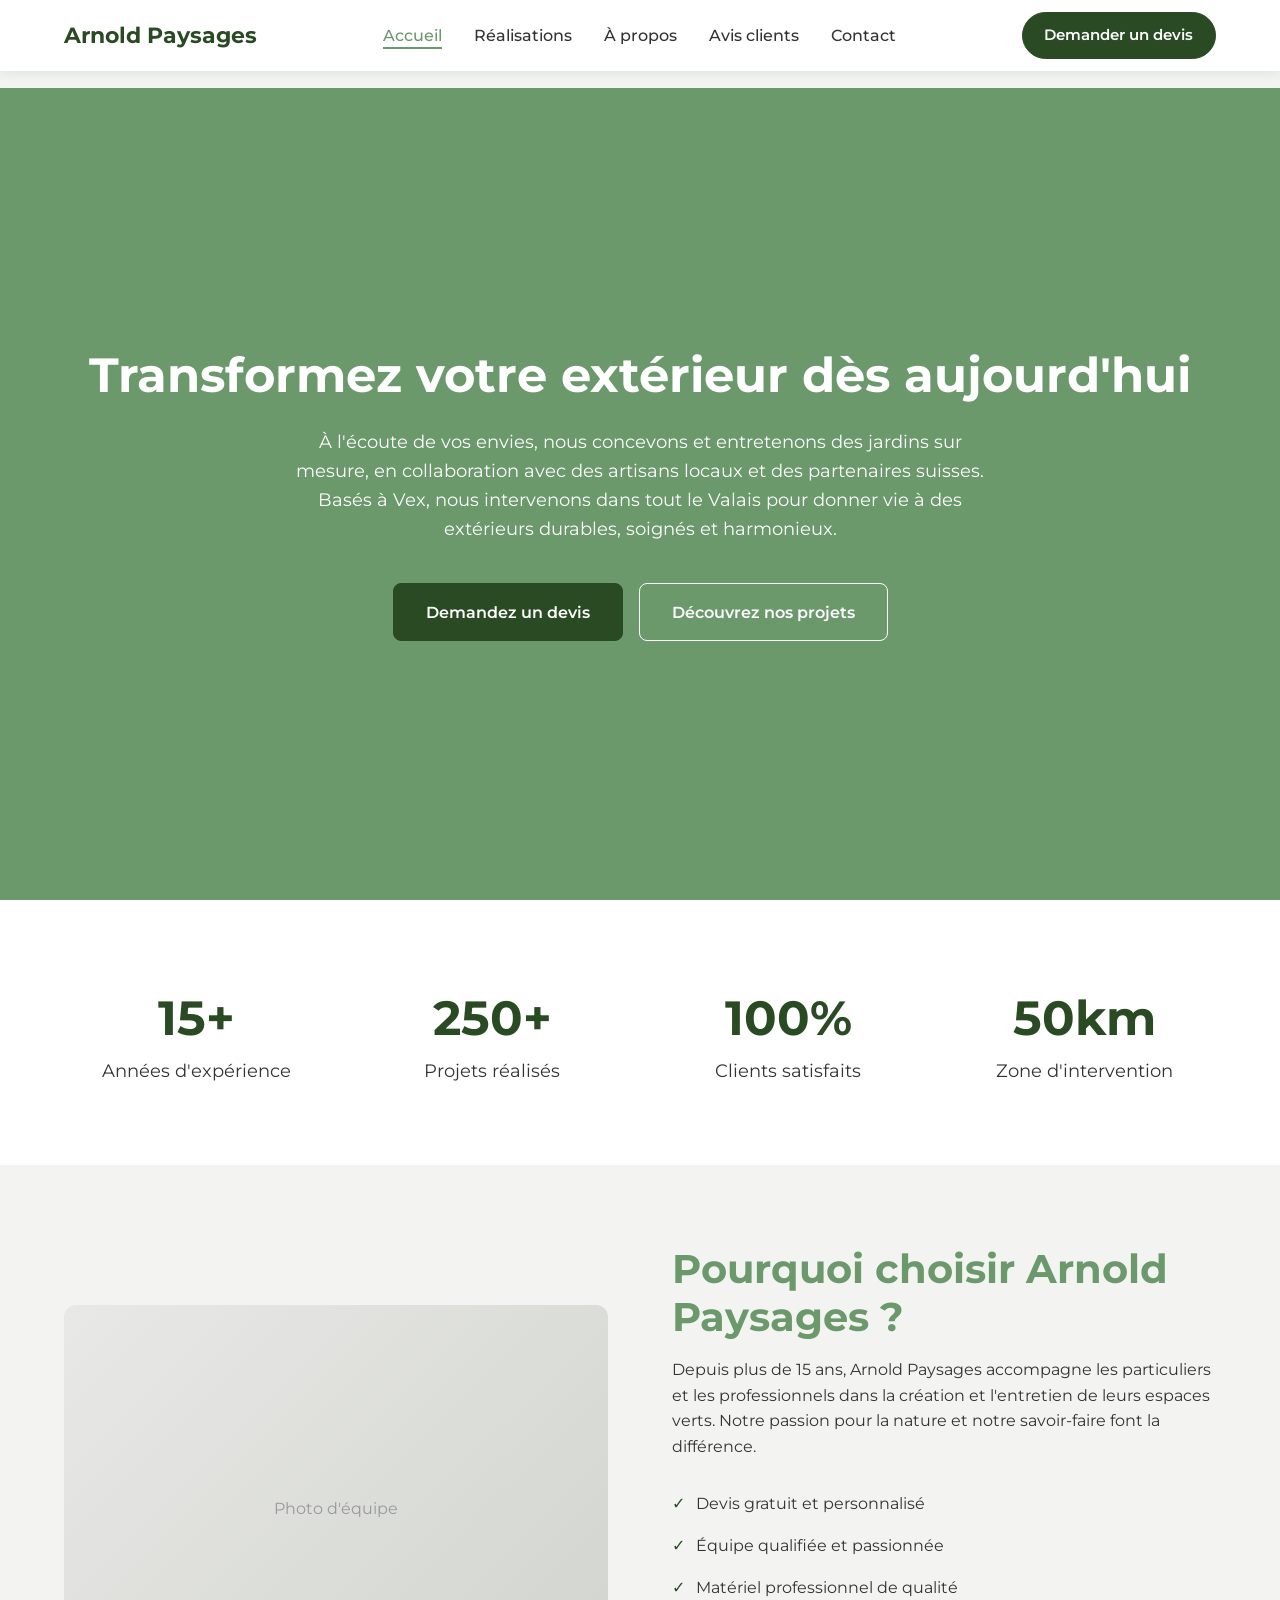
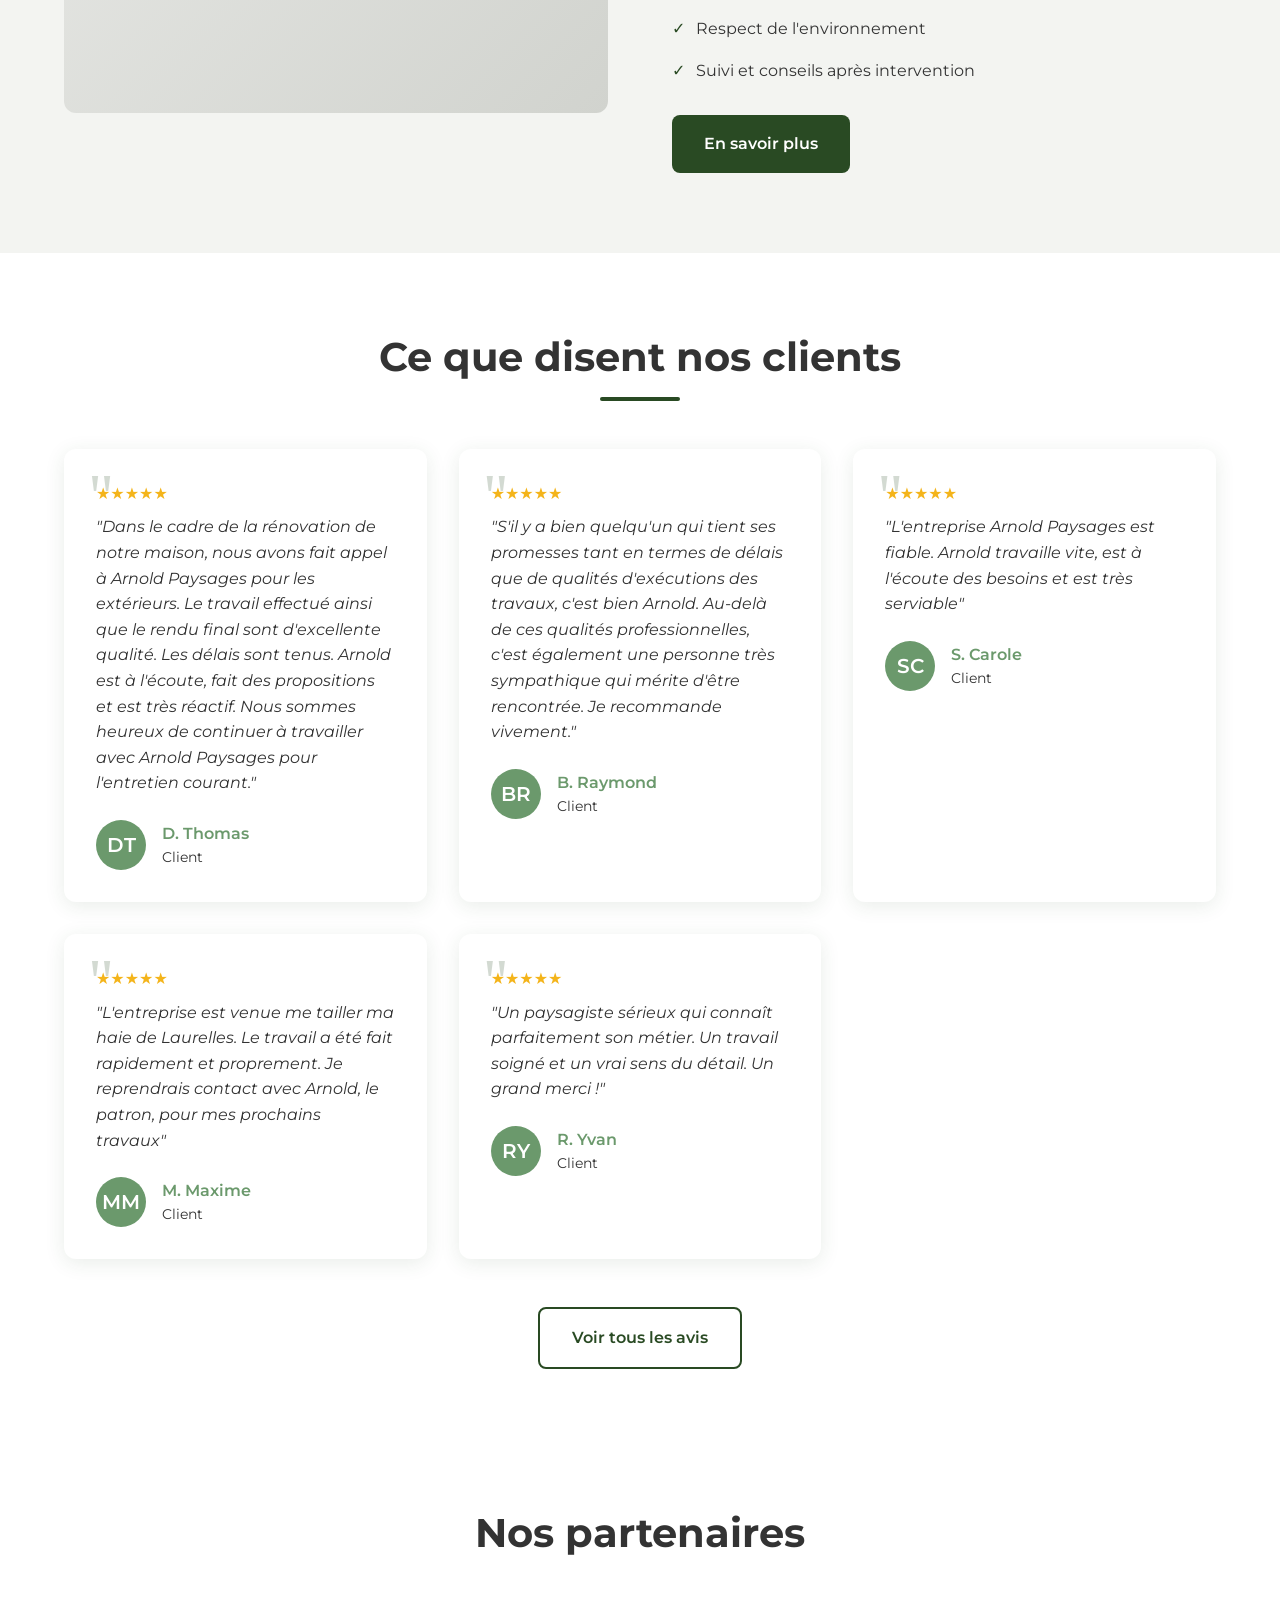
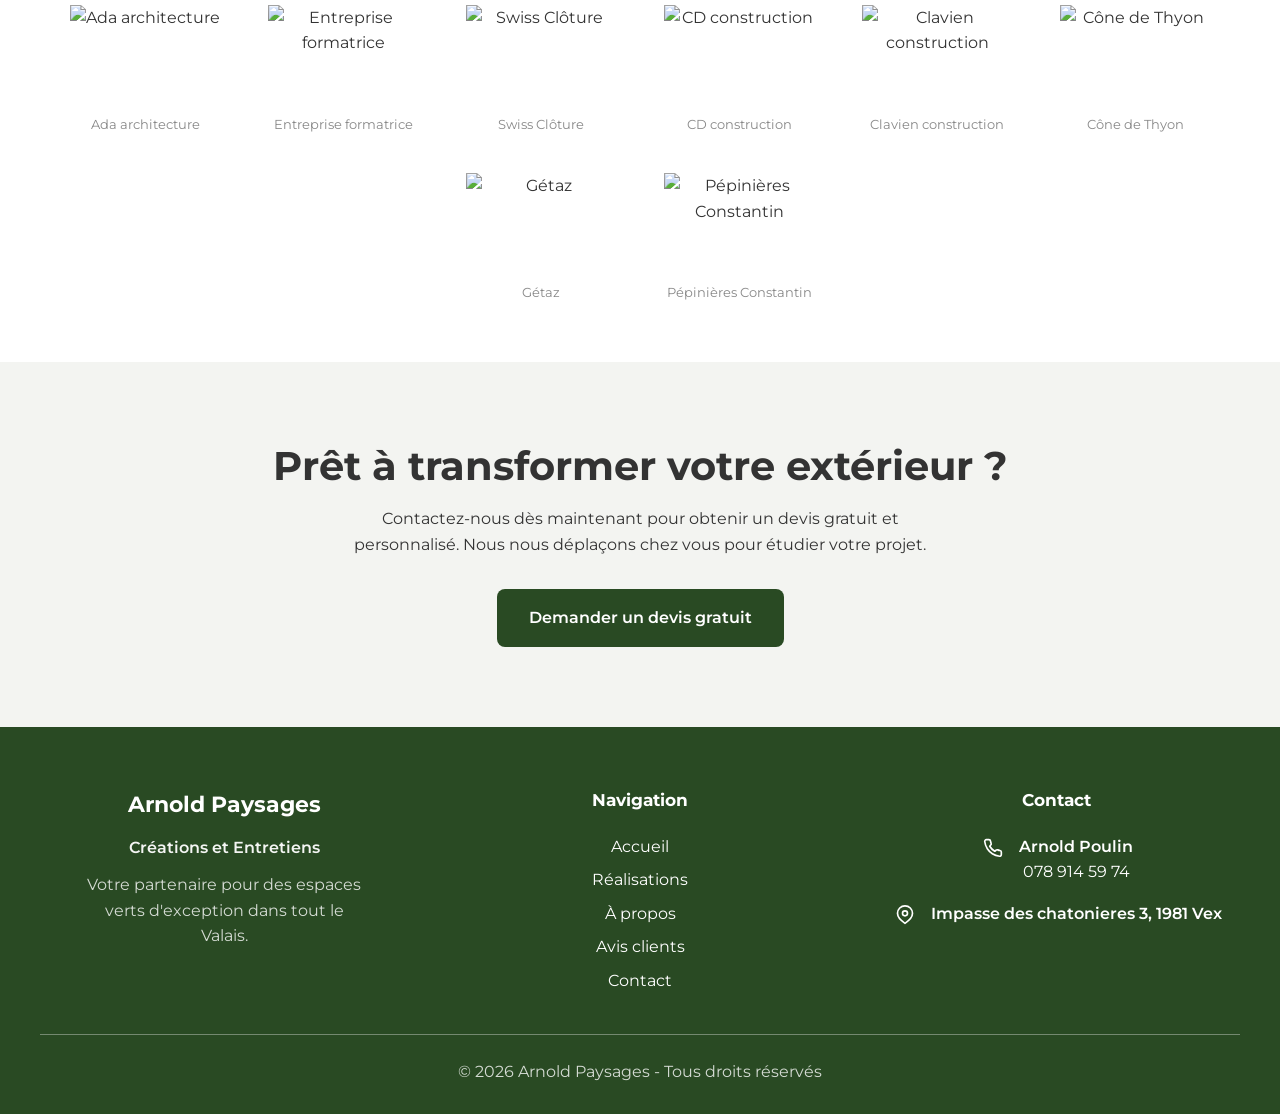
==== commit c7c85f9d: "Site Modifications: Update Text, Remove Sections, Adjust Ratings Display (699cc271af69d46bd72694df)" ====
--- a/site/index.html
+++ b/site/index.html
@@ -81,8 +81,8 @@
         <div class="container">
             <div class="about-grid">
                 <div class="about__image">
-                    <div class="gallery__placeholder" style="width: 100%; height: 100%; min-height: 300px;">
-                        [ Photo de l'équipe ou d'un chantier ]
+                    <div class="gallery__placeholder" style="width: 100%; height: 100%; min-height: 300px; display: flex; align-items: center; justify-content: center;">
+                        <span style="color: #999; font-size: 1rem;">Photo d'équipe</span>
                     </div>
                 </div>
                 <div class="about__content">
--- a/site/css/style.css
+++ b/site/css/style.css
@@ -709,6 +709,55 @@
 
 .contact-info__text {
     color: var(--gris-texte);
+}
+
+/* -------------------- Zone d'intervention -------------------- */
+.zone-intervention {
+    background-color: #F5F5F5;
+    padding: 60px 2rem;
+}
+
+.zone-intervention__title {
+    text-align: center;
+    color: #333;
+    font-size: 2rem;
+    font-weight: 700;
+    margin-bottom: 2rem;
+}
+
+.zone-intervention__map-wrapper {
+    max-width: 900px;
+    margin: 0 auto;
+    border-radius: 8px;
+    overflow: hidden;
+    box-shadow: 0 4px 16px rgba(0, 0, 0, 0.1);
+}
+
+.zone-intervention__map-wrapper iframe {
+    display: block;
+    width: 100%;
+    height: 450px;
+}
+
+.zone-intervention__text {
+    text-align: center;
+    color: #888;
+    font-size: 0.95rem;
+    margin-top: 1.5rem;
+}
+
+@media (max-width: 640px) {
+    .zone-intervention {
+        padding: 40px 1rem;
+    }
+
+    .zone-intervention__title {
+        font-size: 1.5rem;
+    }
+
+    .zone-intervention__map-wrapper iframe {
+        height: 300px;
+    }
 }
 
 /* -------------------- Footer -------------------- */
@@ -1493,3 +1542,12 @@
         height: 220px;
     }
 }
+
+/* Instagram icon hover */
+.instagram-icon {
+    transition: fill 0.3s ease;
+}
+
+a:hover .instagram-icon {
+    fill: #3a6b30;
+}
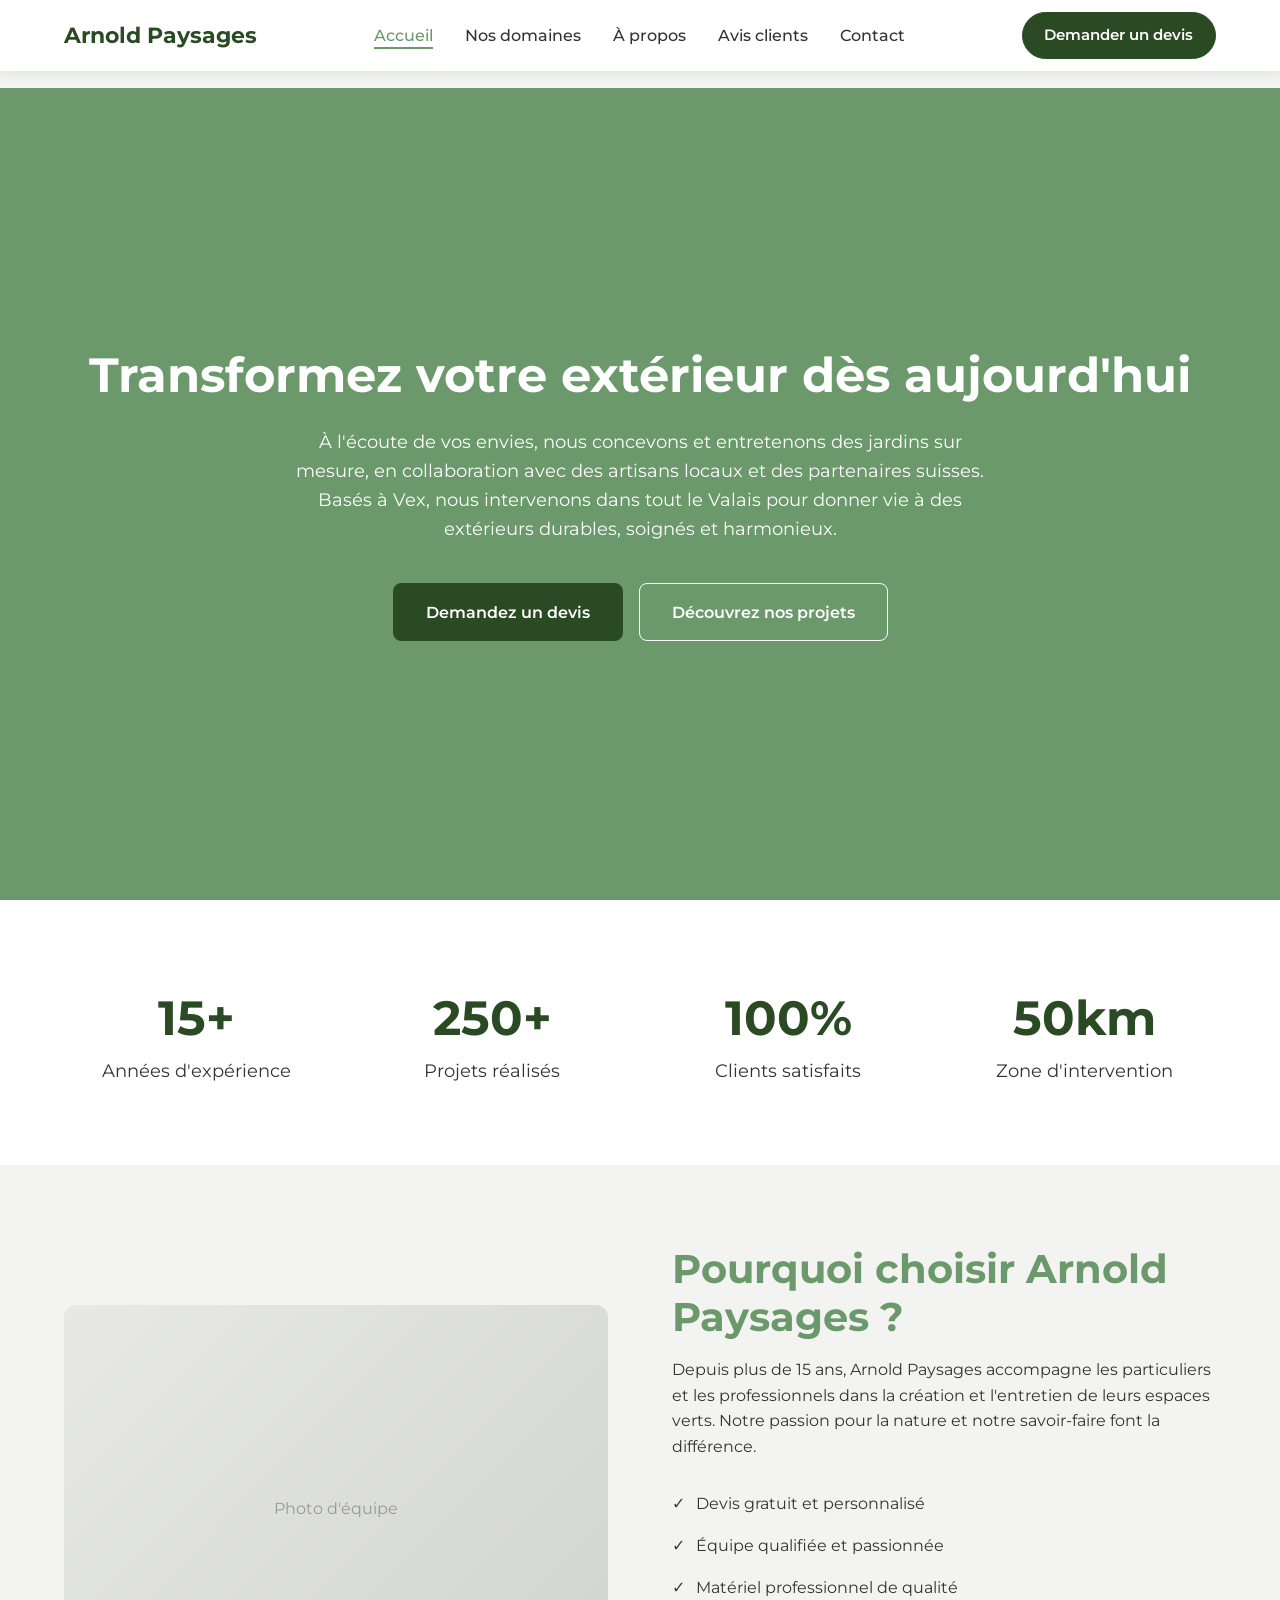
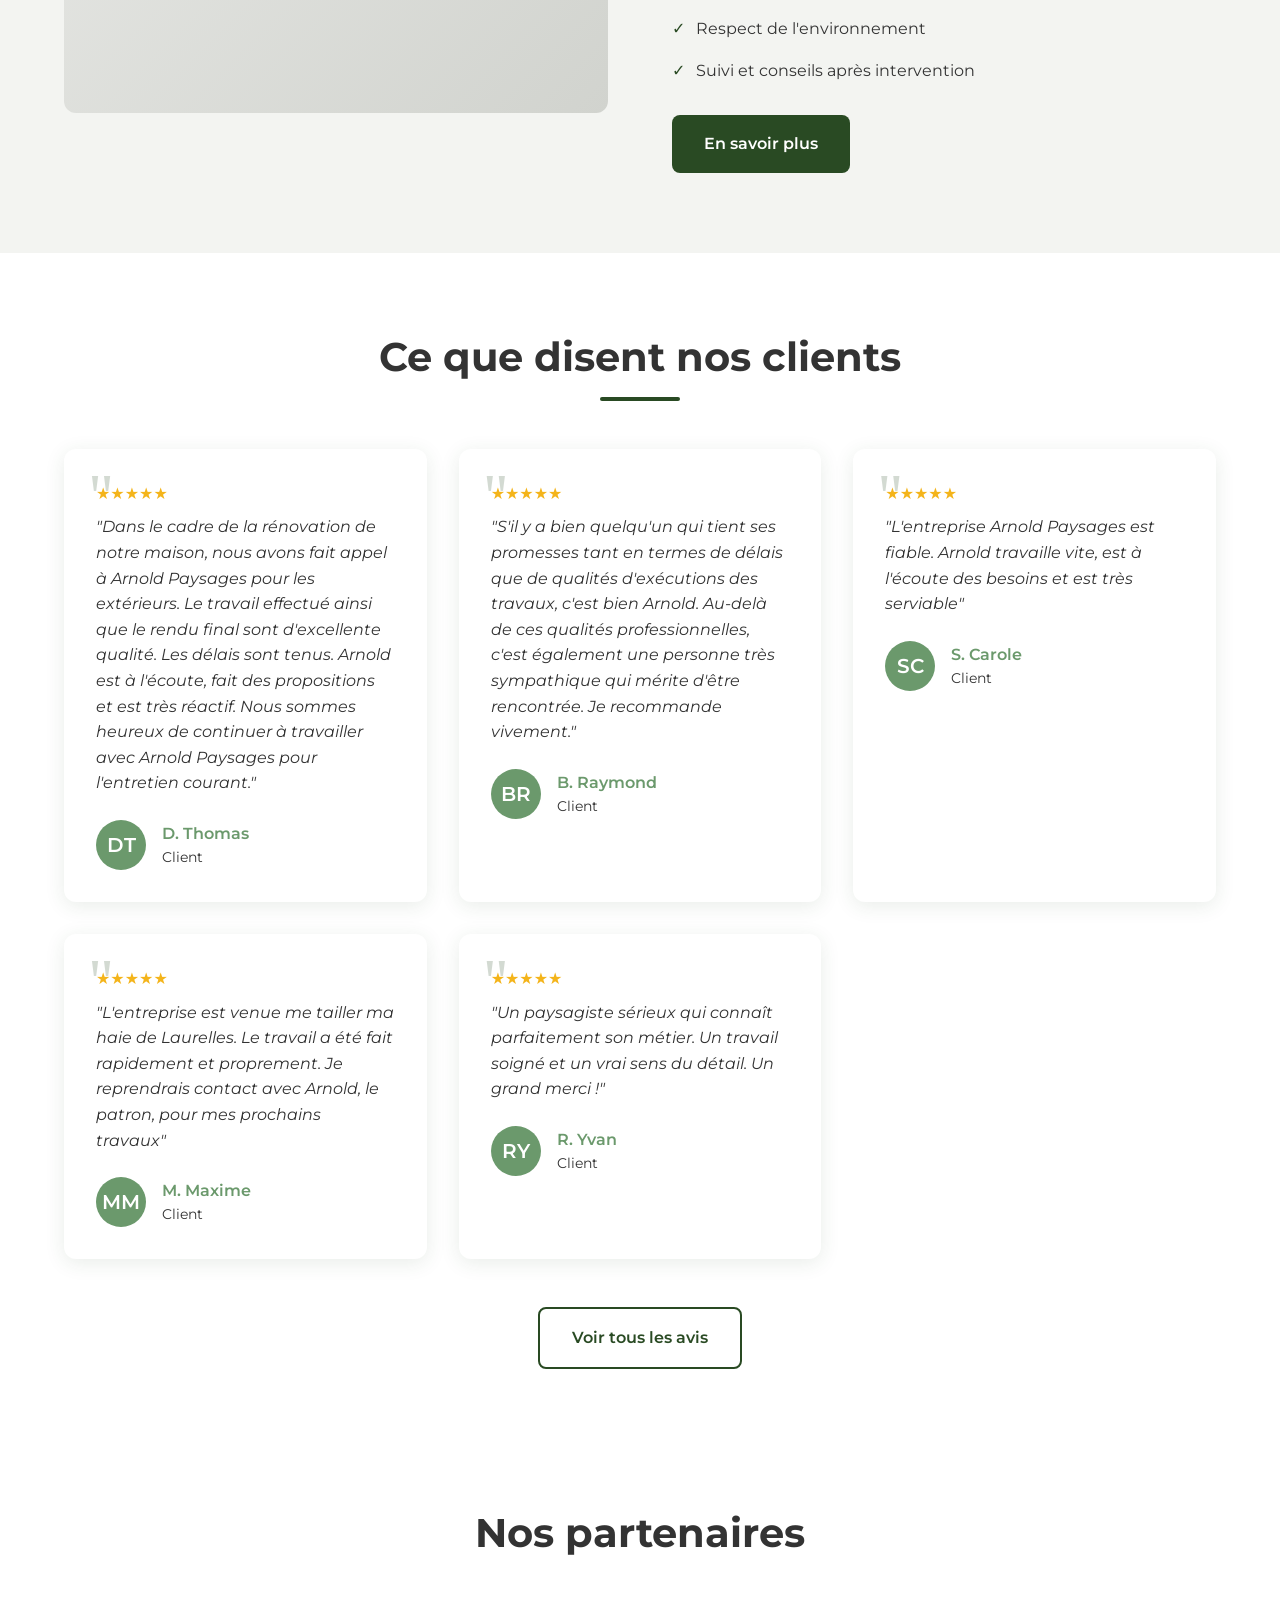
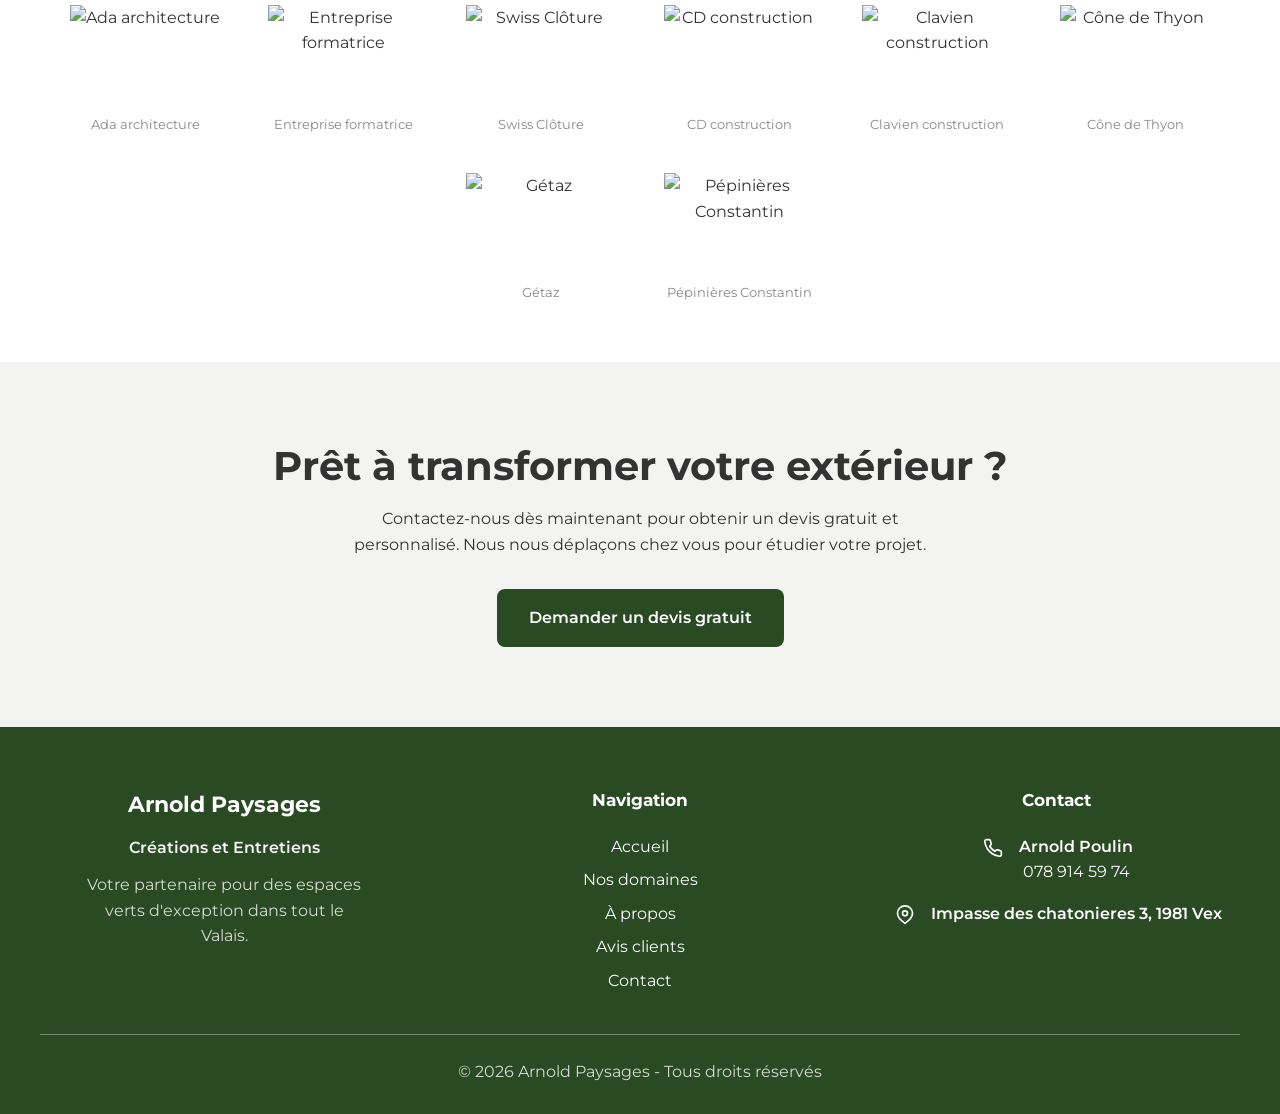
==== commit a83c0328: "Site Modifications: Rename "Réalisations" to "Nos domaines", Update "À propos" stats, Remove "Avis c" ====
--- a/site/index.html
+++ b/site/index.html
@@ -22,7 +22,7 @@
                 </button>
                 <ul class="nav__list" id="navList">
                     <li><a href="index.html" class="nav__link nav__link--active">Accueil</a></li>
-                    <li><a href="realisations.html" class="nav__link">Réalisations</a></li>
+                    <li><a href="realisations.html" class="nav__link">Nos domaines</a></li>
                     <li><a href="a-propos.html" class="nav__link">À propos</a></li>
                     <li><a href="avis.html" class="nav__link">Avis clients</a></li>
                     <li><a href="contact.html" class="nav__link">Contact</a></li>
@@ -252,7 +252,7 @@
                     <div class="footer__title">Navigation</div>
                     <ul class="footer__links">
                         <li><a href="index.html">Accueil</a></li>
-                        <li><a href="realisations.html">Réalisations</a></li>
+                        <li><a href="realisations.html">Nos domaines</a></li>
                         <li><a href="a-propos.html">À propos</a></li>
                         <li><a href="avis.html">Avis clients</a></li>
                         <li><a href="contact.html">Contact</a></li>
--- a/site/css/style.css
+++ b/site/css/style.css
@@ -1225,8 +1225,14 @@
 
 /* -------------------- Quatre Saisons (Vivaldi) -------------------- */
 .saisons {
-    padding: 60px 2rem;
+    padding: 80px 2rem;
     background-color: var(--beige-clair);
+}
+
+.saisons--hero {
+    padding-top: 60px;
+    padding-bottom: 80px;
+    background: linear-gradient(135deg, var(--vert-principal) 0%, var(--vert-secondaire) 100%);
 }
 
 .saisons__title {
@@ -1234,6 +1240,11 @@
     color: #333333;
     font-size: clamp(1.75rem, 4vw, 2.5rem);
     margin-bottom: 1.5rem;
+}
+
+.saisons--hero .saisons__title {
+    color: #ffffff;
+    text-shadow: 0 2px 8px rgba(0, 0, 0, 0.3);
 }
 
 .saisons__intro {
@@ -1243,6 +1254,11 @@
     margin: 0 auto 3rem;
     font-size: 1.05rem;
     line-height: 1.8;
+}
+
+.saisons--hero .saisons__intro {
+    color: rgba(255, 255, 255, 0.92);
+    text-shadow: 0 1px 4px rgba(0, 0, 0, 0.2);
 }
 
 .saisons__grid {
@@ -1274,19 +1290,19 @@
 }
 
 .saison-card--printemps .saison-card__bg {
-    background: linear-gradient(135deg, #a8e063 0%, #56ab2f 40%, #f7c948 100%);
+    background: url('/images/printemps.jpg') center / cover no-repeat;
 }
 
 .saison-card--ete .saison-card__bg {
-    background: linear-gradient(135deg, #f7971e 0%, #ffd200 40%, #56ab2f 100%);
+    background: url('/images/ete.jpg') center / cover no-repeat;
 }
 
 .saison-card--automne .saison-card__bg {
-    background: linear-gradient(135deg, #c0392b 0%, #e67e22 40%, #f1c40f 100%);
+    background: url('/images/automne.jpg') center / cover no-repeat;
 }
 
 .saison-card--hiver .saison-card__bg {
-    background: linear-gradient(135deg, #667db6 0%, #0082c8 40%, #d4e4ef 100%);
+    background: url('/images/hiver.jpg') center / cover no-repeat;
 }
 
 .saison-card__overlay {
@@ -1295,7 +1311,22 @@
     left: 0;
     right: 0;
     bottom: 0;
-    background: rgba(0, 0, 0, 0.45);
+}
+
+.saison-card--printemps .saison-card__overlay {
+    background: rgba(10, 40, 10, 0.5);
+}
+
+.saison-card--ete .saison-card__overlay {
+    background: rgba(10, 40, 10, 0.5);
+}
+
+.saison-card--automne .saison-card__overlay {
+    background: rgba(10, 40, 10, 0.5);
+}
+
+.saison-card--hiver .saison-card__overlay {
+    background: rgba(10, 40, 10, 0.5);
 }
 
 .saison-card__content {
@@ -1309,6 +1340,7 @@
     font-weight: 700;
     color: #ffffff;
     margin-bottom: 1rem;
+    text-shadow: 0 2px 6px rgba(0, 0, 0, 0.6), 0 1px 3px rgba(0, 0, 0, 0.4);
 }
 
 .saison-card__text {
@@ -1316,6 +1348,7 @@
     line-height: 1.7;
     color: #ffffff;
     opacity: 0.95;
+    text-shadow: 0 1px 4px rgba(0, 0, 0, 0.5), 0 1px 2px rgba(0, 0, 0, 0.3);
 }
 
 @media (max-width: 768px) {
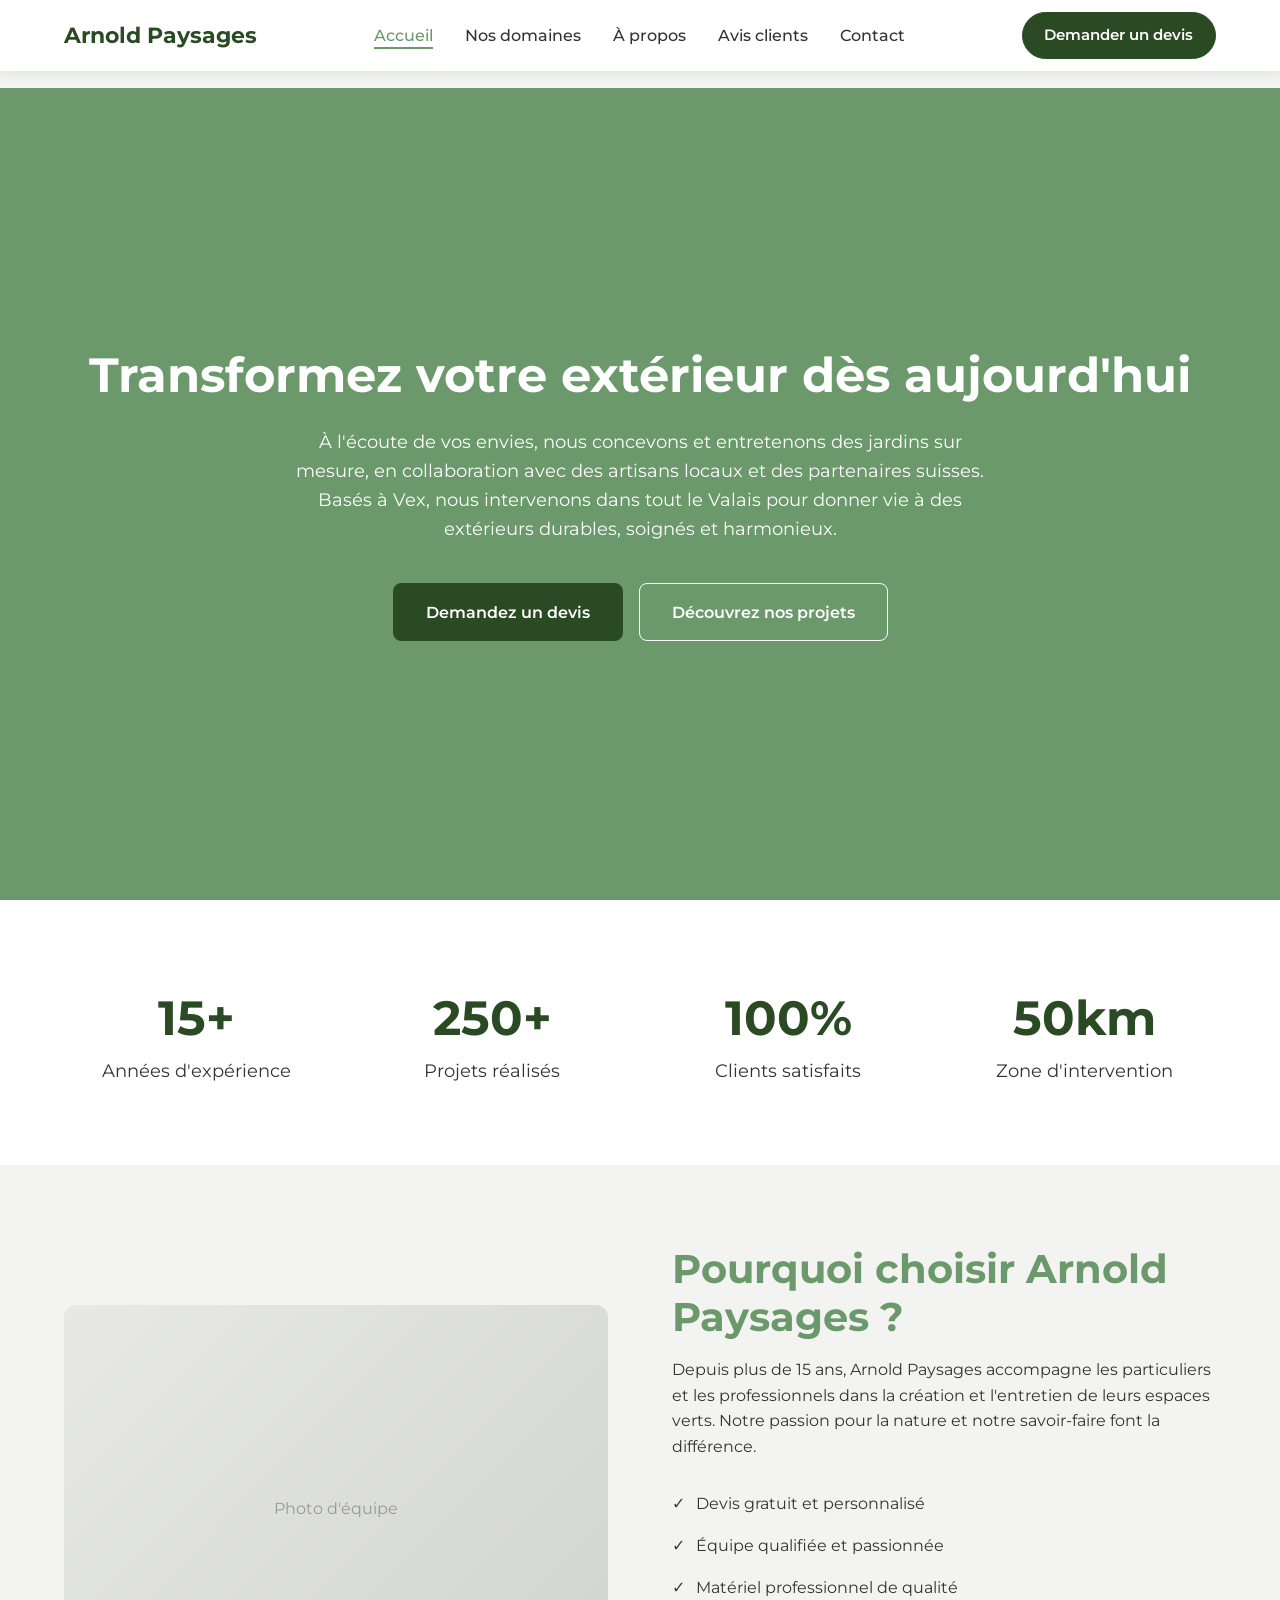
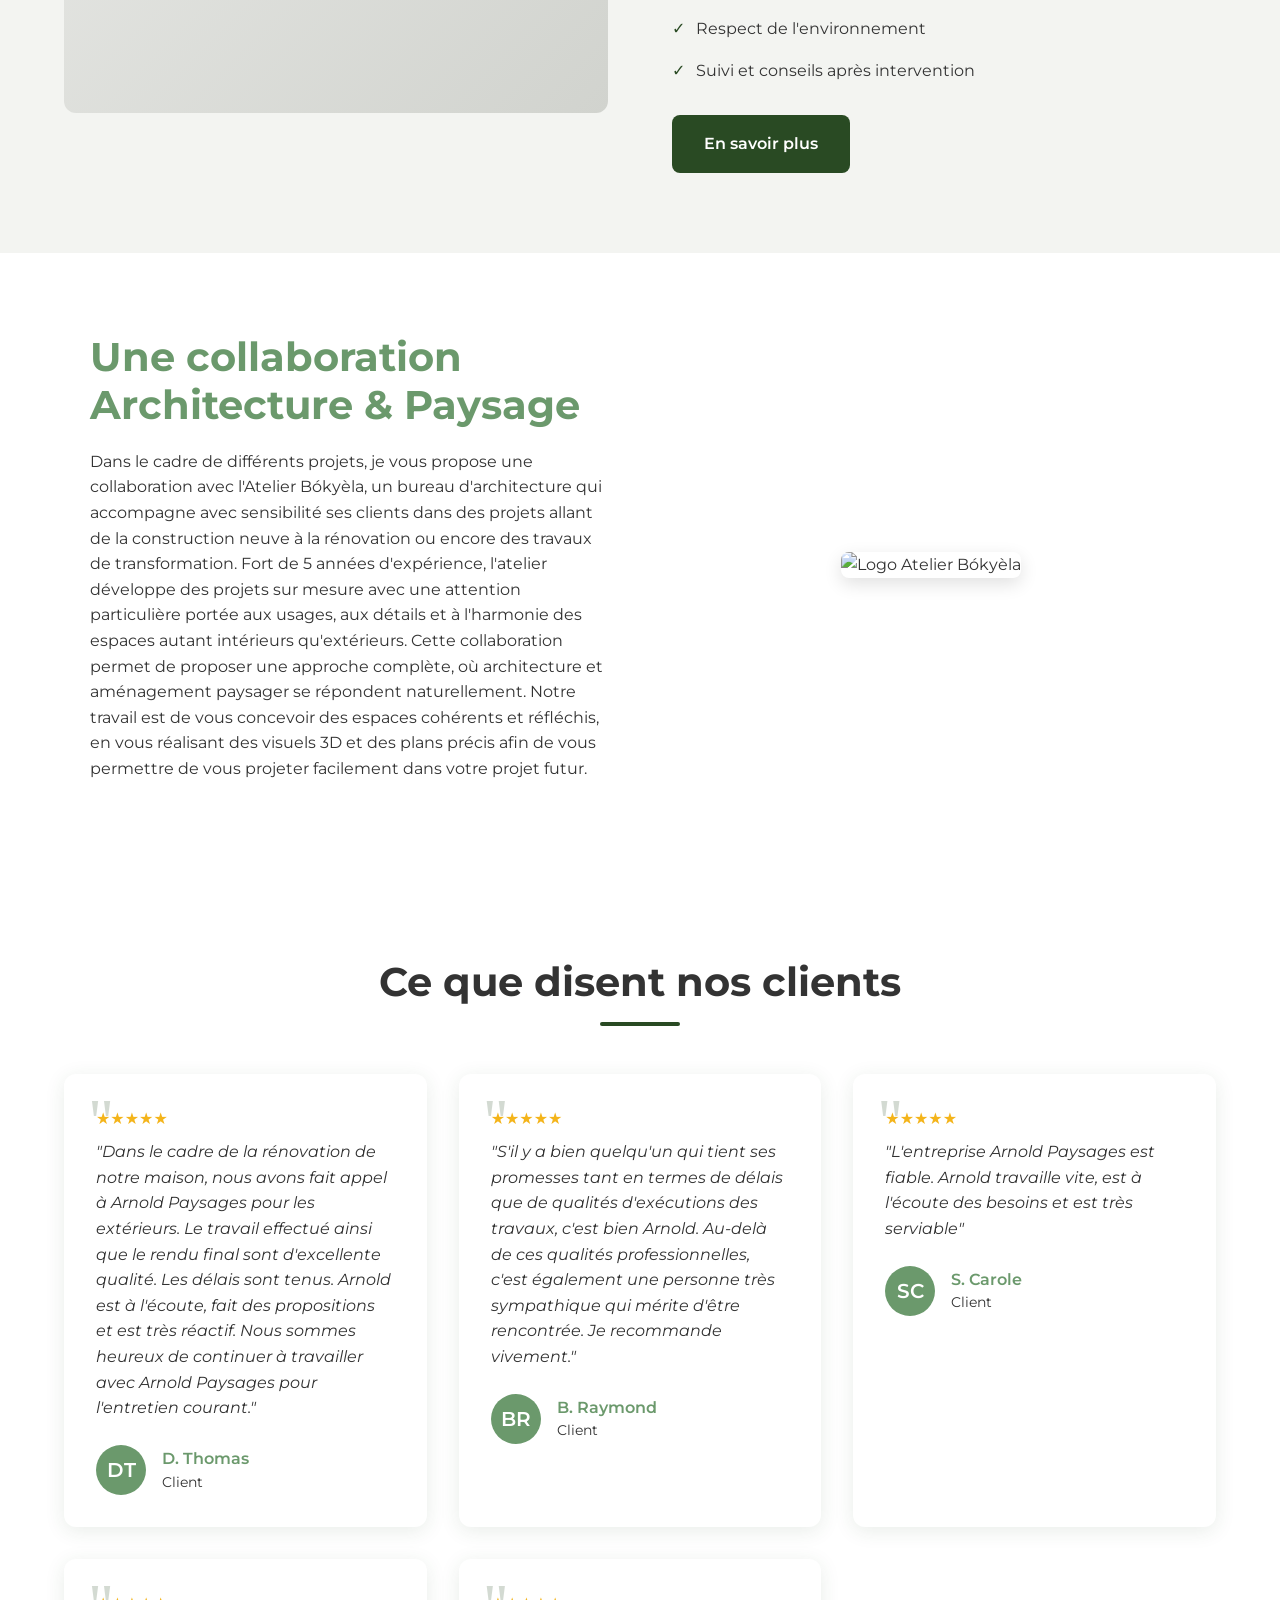
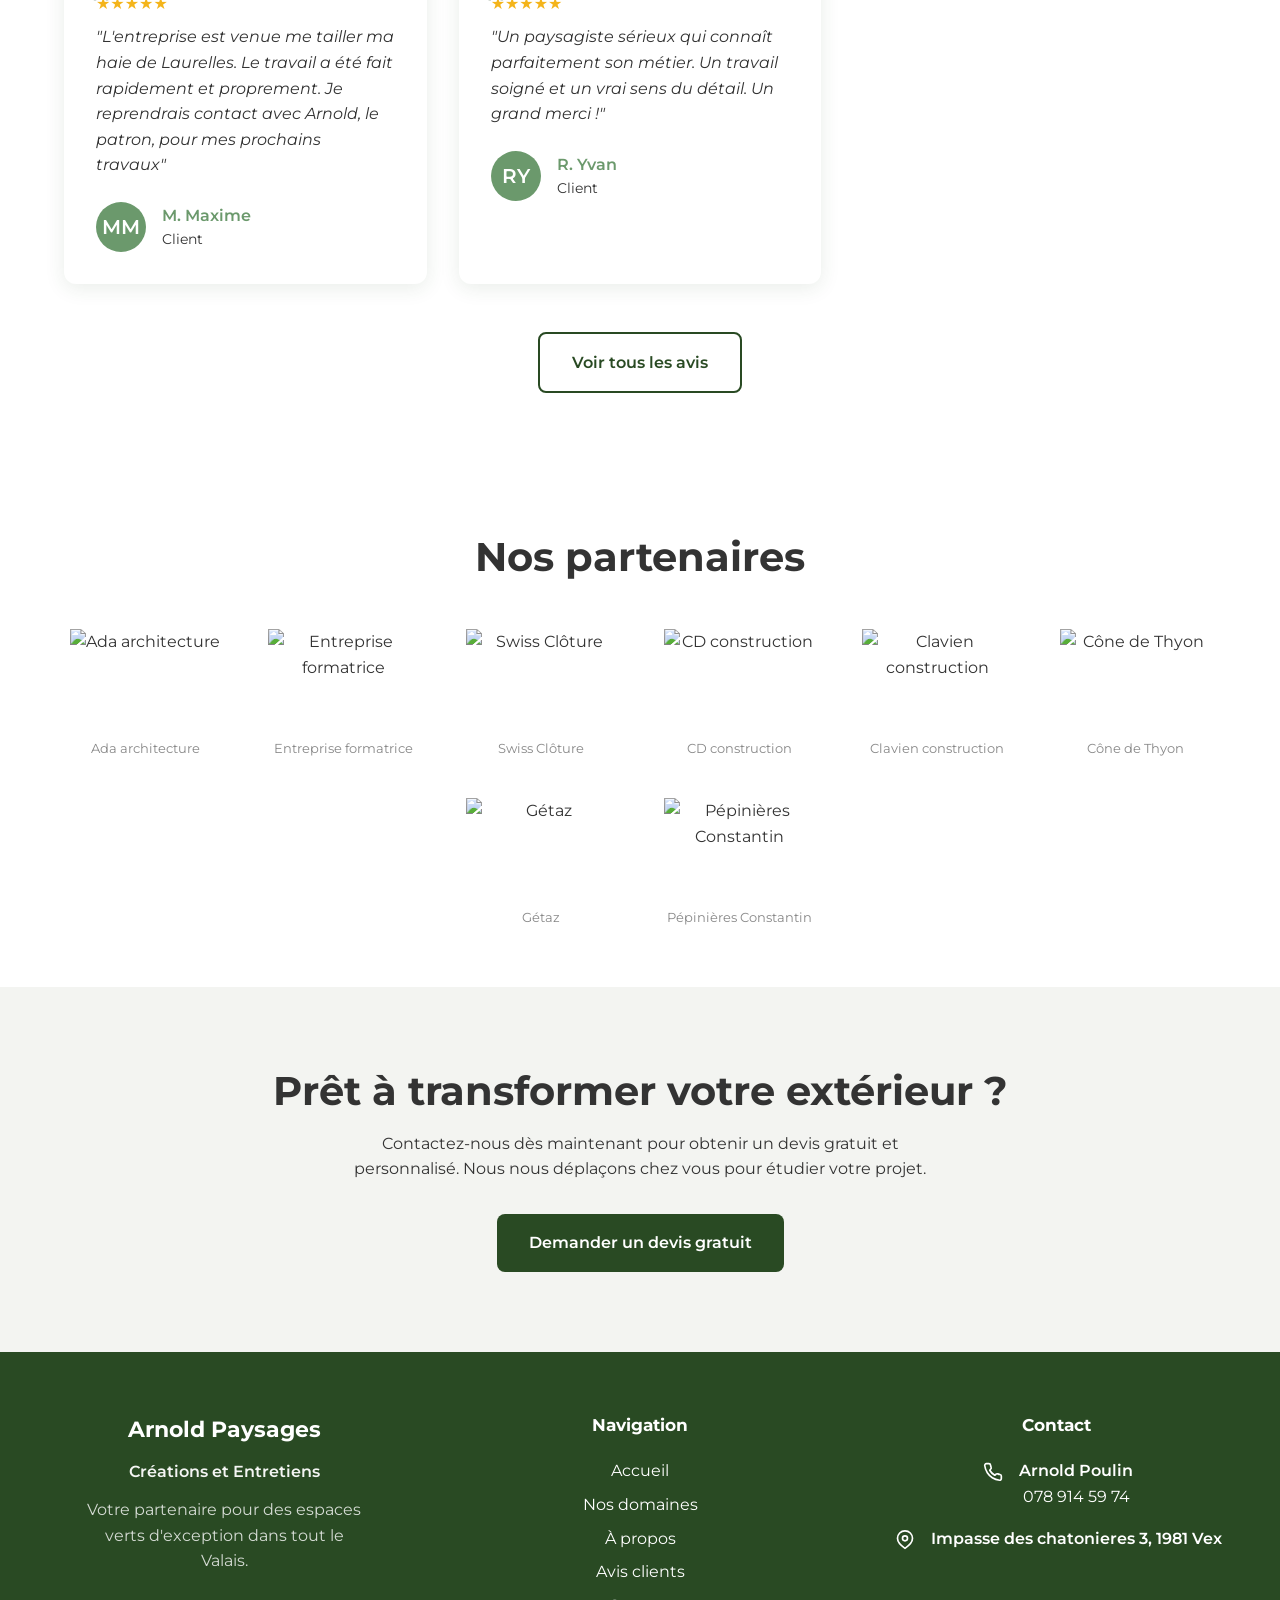
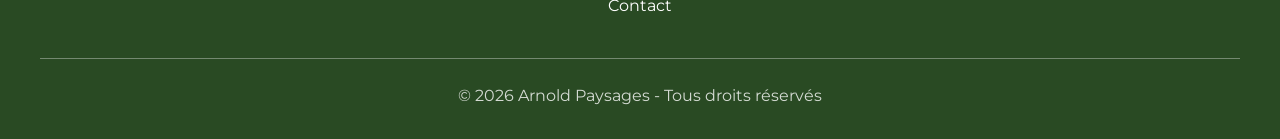
==== commit d3c90e1a: "Add a new section on the homepage with a white background and centered container (69e52ec9e3a8176083" ====
--- a/site/index.html
+++ b/site/index.html
@@ -105,6 +105,31 @@
         </div>
     </section>
 
+    <!-- Section Collaboration Architecture & Paysage -->
+    <section class="section collaboration">
+        <div class="collaboration__container">
+            <div class="collaboration__content">
+                <h2 class="collaboration__title">Une collaboration Architecture &amp; Paysage</h2>
+                <p class="collaboration__text">
+                    Dans le cadre de différents projets, je vous propose une collaboration avec l'Atelier Bókyèla,
+                    un bureau d'architecture qui accompagne avec sensibilité ses clients dans des projets allant de
+                    la construction neuve à la rénovation ou encore des travaux de transformation. Fort de 5 années
+                    d'expérience, l'atelier développe des projets sur mesure avec une attention particulière portée
+                    aux usages, aux détails et à l'harmonie des espaces autant intérieurs qu'extérieurs. Cette
+                    collaboration permet de proposer une approche complète, où architecture et aménagement paysager
+                    se répondent naturellement. Notre travail est de vous concevoir des espaces cohérents et
+                    réfléchis, en vous réalisant des visuels 3D et des plans précis afin de vous permettre de vous
+                    projeter facilement dans votre projet futur.
+                </p>
+            </div>
+            <div class="collaboration__media">
+                <a href="https://atelierbokyela.ch/" target="_blank" rel="noopener noreferrer" class="collaboration__logo-link" aria-label="Visiter le site de l'Atelier Bókyèla">
+                    <img src="/images/atelier_bokyela.jpeg" alt="Logo Atelier Bókyèla" class="collaboration__logo">
+                </a>
+            </div>
+        </div>
+    </section>
+
     <!-- Section Témoignages -->
     <section class="section section--blanc">
         <div class="container">
--- a/site/css/style.css
+++ b/site/css/style.css
@@ -621,6 +621,96 @@
     left: 0;
     color: var(--vert-secondaire);
     font-weight: bold;
+}
+
+/* -------------------- Collaboration Architecture & Paysage -------------------- */
+.collaboration {
+    background-color: #FFFFFF;
+    padding: 80px 1.5rem;
+}
+
+.collaboration__container {
+    max-width: 1100px;
+    margin: 0 auto;
+    display: grid;
+    grid-template-columns: 1fr 1fr;
+    gap: 4rem;
+    align-items: center;
+}
+
+.collaboration__title {
+    font-family: 'Montserrat', 'Open Sans', system-ui, -apple-system, 'Segoe UI', Arial, sans-serif;
+    font-weight: 700;
+    font-size: 40px;
+    line-height: 48px;
+    color: #6B996C;
+    margin: 0;
+}
+
+.collaboration__text {
+    margin-top: 20px;
+    color: #333333;
+    font-size: 16px;
+    line-height: 1.6;
+}
+
+.collaboration__media {
+    display: flex;
+    align-items: center;
+    justify-content: center;
+}
+
+.collaboration__logo-link {
+    display: inline-block;
+    transition: transform 0.3s ease;
+}
+
+.collaboration__logo-link:hover {
+    transform: scale(1.05);
+}
+
+.collaboration__logo {
+    max-width: 250px;
+    width: 100%;
+    height: auto;
+    border-radius: 8px;
+    box-shadow: 0 6px 18px rgba(0, 0, 0, 0.12);
+    display: block;
+}
+
+@media (max-width: 992px) {
+    .collaboration {
+        padding: 60px 1.5rem;
+    }
+
+    .collaboration__container {
+        grid-template-columns: 1fr;
+        gap: 2.5rem;
+    }
+
+    .collaboration__media {
+        order: 2;
+    }
+
+    .collaboration__title {
+        font-size: 32px;
+        line-height: 40px;
+    }
+}
+
+@media (max-width: 576px) {
+    .collaboration {
+        padding: 48px 1.25rem;
+    }
+
+    .collaboration__title {
+        font-size: 28px;
+        line-height: 36px;
+    }
+
+    .collaboration__logo {
+        max-width: 200px;
+    }
 }
 
 /* -------------------- Formulaire de contact -------------------- */
